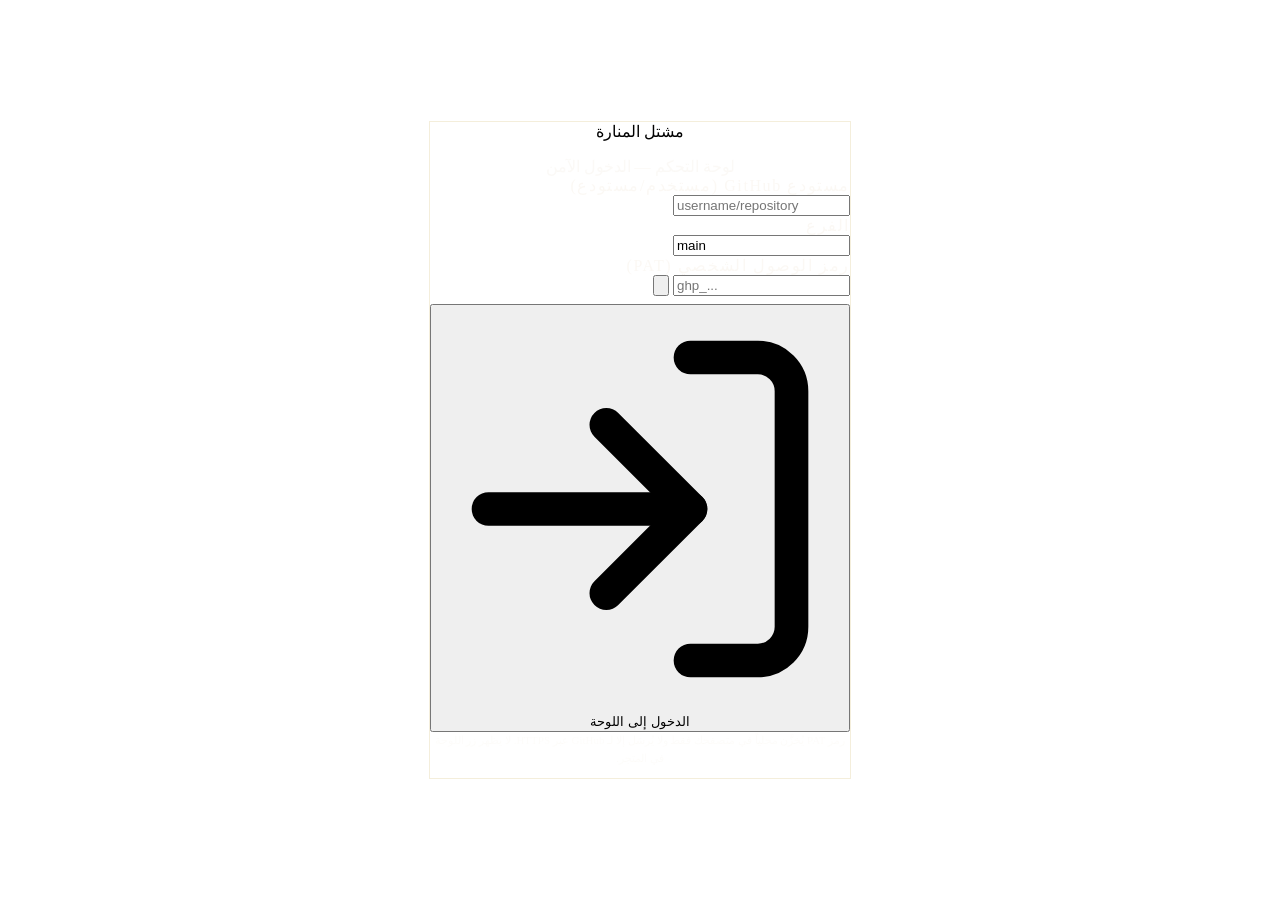
==== admin.html @ bf1fde69 "Add files via upload" ====
<!DOCTYPE html>
<html lang="ar" dir="rtl">
<head>
  <meta charset="UTF-8" />
  <meta name="viewport" content="width=device-width, initial-scale=1.0" />
  <title>لوحة التحكم — مشتل المنارة</title>
  <link rel="stylesheet" href="assets/style.css" />
  <style>
    /* ── تخصيصات اللوحة ── */
    body { margin: 0; }

    /* شريط التقدم أثناء النشر */
    .progress-overlay {
      position: fixed; inset: 0;
      background: rgba(26,46,26,.85);
      backdrop-filter: blur(8px);
      z-index: 9999;
      display: flex; flex-direction: column;
      align-items: center; justify-content: center;
      gap: 20px; opacity: 0; pointer-events: none;
      transition: opacity .3s;
    }
    .progress-overlay.is-show { opacity: 1; pointer-events: all; }
    .progress-title {
      font-family: var(--font-display);
      font-size: var(--text-2xl); color: var(--color-ivory);
      font-weight: 300;
    }
    .progress-bar-wrap {
      width: 320px; height: 4px;
      background: rgba(255,255,255,.1);
      border-radius: 99px; overflow: hidden;
    }
    .progress-bar-fill {
      height: 100%;
      background: linear-gradient(90deg, var(--color-sage), var(--color-gold));
      border-radius: 99px;
      width: 0%; transition: width .4s ease;
    }
    .progress-step {
      font-size: var(--text-sm);
      color: rgba(248,244,237,.6);
      letter-spacing: .06em;
    }

    /* قسم المصادقة */
    .auth-screen {
      min-height: 100vh;
      display: flex; align-items: center; justify-content: center;
      background: var(--color-charcoal);
      padding: var(--space-6);
    }
    .auth-card {
      background: rgba(255,255,255,.05);
      border: 1px solid rgba(201,168,76,.2);
      border-radius: var(--radius-xl);
      padding: var(--space-10);
      width: 100%; max-width: 420px;
      text-align: center;
    }
    .auth-logo {
      font-family: var(--font-display);
      font-size: var(--text-3xl);
      color: var(--color-gold-light);
      margin-bottom: var(--space-2);
    }
    .auth-subtitle {
      font-size: var(--text-sm);
      color: rgba(248,244,237,.5);
      margin-bottom: var(--space-8);
    }
    .auth-field { margin-bottom: var(--space-4); text-align: right; }
    .auth-field label {
      display: block; font-size: var(--text-xs);
      color: rgba(248,244,237,.6); letter-spacing: .1em;
      margin-bottom: var(--space-2);
    }
    .auth-error {
      font-size: var(--text-xs); color: #fca5a5;
      margin-top: var(--space-3); display: none;
    }
    .auth-error.show { display: block; }
    .auth-notice {
      font-size: 11px; color: rgba(248,244,237,.3);
      margin-top: var(--space-5); line-height: 1.6;
    }

    /* بطاقات الأصناف في لوحة الإدارة */
    .cat-item {
      display: flex; align-items: center;
      gap: var(--space-4);
      padding: var(--space-4);
      border-radius: var(--radius-md);
      border: 1px solid rgba(201,168,76,.12);
      background: rgba(255,255,255,.03);
      margin-bottom: var(--space-3);
      transition: border-color var(--transition-fast);
    }
    .cat-item:hover { border-color: rgba(201,168,76,.3); }
    .cat-item-thumb {
      width: 52px; height: 52px;
      border-radius: var(--radius-md); overflow: hidden;
      background: rgba(255,255,255,.07); flex-shrink: 0;
      border: 1px solid rgba(201,168,76,.15);
    }
    .cat-item-thumb img {
      width: 100%; height: 100%; object-fit: cover;
    }
    .cat-item-thumb-placeholder {
      width: 100%; height: 100%;
      display: flex; align-items: center; justify-content: center;
    }
    .cat-item-thumb-placeholder svg { opacity: .3; }
    .cat-item-info { flex: 1; min-width: 0; }
    .cat-item-name {
      font-size: var(--text-sm); font-weight: 600;
      color: var(--color-ivory); margin-bottom: 3px;
    }
    .cat-item-meta {
      font-size: 11px; color: rgba(248,244,237,.45);
      display: flex; gap: var(--space-3); align-items: center;
    }
    .cat-item-actions { display: flex; gap: var(--space-2); }

    /* بطاقات الأنواع */
    .var-item {
      display: flex; align-items: center;
      gap: var(--space-3); padding: var(--space-3);
      border-radius: var(--radius-md);
      border: 1px solid rgba(255,255,255,.06);
      background: rgba(255,255,255,.02);
      margin-bottom: var(--space-2);
    }
    .var-item-thumb {
      width: 44px; height: 44px;
      border-radius: var(--radius-sm); overflow: hidden;
      flex-shrink: 0; background: rgba(255,255,255,.07);
    }
    .var-item-thumb img { width: 100%; height: 100%; object-fit: cover; }
    .var-item-info { flex: 1; min-width: 0; }
    .var-item-name { font-size: var(--text-sm); color: var(--color-ivory); font-weight: 500; }
    .var-item-price { font-size: 11px; color: var(--color-gold); margin-top: 2px; }

    /* معاينة مصغّرة */
    .preview-badge {
      display: inline-flex; align-items: center; gap: 6px;
      background: rgba(74,103,65,.3); color: var(--color-sage-light);
      border: 1px solid rgba(74,103,65,.5);
      border-radius: var(--radius-full);
      font-size: 11px; font-weight: 600; padding: 3px 10px;
    }

    /* responsive sidebar */
    @media (max-width: 900px) {
      .admin-layout { grid-template-columns: 1fr; }
      .admin-sidebar {
        position: static; height: auto;
        border-left: none; border-bottom: 1px solid rgba(201,168,76,.15);
        display: flex; padding: var(--space-3) var(--space-4);
        gap: var(--space-2); overflow-x: auto;
      }
      .admin-sidebar-section { margin: 0; padding: 0; }
      .admin-sidebar-label { display: none; }
      .admin-nav-item { white-space: nowrap; padding: var(--space-2) var(--space-3); }
    }
  </style>
</head>
<body class="admin-body">

<!-- ══════════════════════════════════
     شاشة المصادقة
══════════════════════════════════ -->
<div id="authScreen" class="auth-screen">
  <div class="auth-card">
    <div class="auth-logo">مشتل المنارة</div>
    <p class="auth-subtitle">لوحة التحكم — الدخول الآمن</p>

    <div class="auth-field">
      <label for="repoInput">مستودع GitHub (مستخدم/مستودع)</label>
      <input class="admin-input" id="repoInput" type="text"
        placeholder="username/repository" dir="ltr" autocomplete="off" />
    </div>

    <div class="auth-field">
      <label for="branchInput">الفرع</label>
      <input class="admin-input" id="branchInput" type="text"
        value="main" dir="ltr" autocomplete="off" />
    </div>

    <div class="auth-field">
      <label for="patInput">رمز الوصول الشخصي (PAT)</label>
      <div class="pat-input-wrap">
        <input class="admin-input" id="patInput" type="password"
          placeholder="ghp_..." dir="ltr" autocomplete="off" />
        <button class="pat-toggle" onclick="togglePat()" type="button" aria-label="إظهار / إخفاء الرمز">
          <svg id="patEyeIcon" viewBox="0 0 24 24" fill="none" stroke="currentColor" stroke-width="2" stroke-linecap="round" stroke-linejoin="round">
            <path d="M1 12s4-8 11-8 11 8 11 8-4 8-11 8-11-8-11-8z"/><circle cx="12" cy="12" r="3"/>
          </svg>
        </button>
      </div>
    </div>

    <button class="admin-btn admin-btn--gold" style="width:100%;justify-content:center;margin-top:8px;"
      onclick="doLogin()" id="loginBtn">
      <svg viewBox="0 0 24 24" fill="none" stroke="currentColor" stroke-width="2" stroke-linecap="round" stroke-linejoin="round" aria-hidden="true"><path d="M15 3h4a2 2 0 0 1 2 2v14a2 2 0 0 1-2 2h-4"/><polyline points="10 17 15 12 10 7"/><line x1="15" y1="12" x2="3" y2="12"/></svg>
      الدخول إلى اللوحة
    </button>
    <p class="auth-error" id="authError">تعذّر الاتصال. تحقق من المستودع والرمز.</p>
    <p class="auth-notice">
      رمز PAT يُخزَّن محلياً في متصفحك فقط ولا يُرسَل إلا لـ GitHub عبر HTTPS.
      لا يظهر زر اللوحة في المتجر.
    </p>
  </div>
</div>


<!-- ══════════════════════════════════
     اللوحة الرئيسية
══════════════════════════════════ -->
<div id="adminApp" style="display:none;">

  <!-- Nav -->
  <nav class="admin-nav" role="banner">
    <div class="admin-logo">
      <span class="admin-logo-dot" aria-hidden="true"></span>
      لوحة التحكم
    </div>
    <div style="display:flex;align-items:center;gap:var(--space-4);">
      <span class="preview-badge" id="repoLabel" dir="ltr">—</span>
      <a href="index.html" target="_blank" style="font-size:var(--text-xs);color:rgba(248,244,237,.5);display:flex;align-items:center;gap:5px;text-decoration:none;">
        <svg width="12" height="12" viewBox="0 0 24 24" fill="none" stroke="currentColor" stroke-width="2" stroke-linecap="round" stroke-linejoin="round" aria-hidden="true"><path d="M18 13v6a2 2 0 0 1-2 2H5a2 2 0 0 1-2-2V8a2 2 0 0 1 2-2h6"/><polyline points="15 3 21 3 21 9"/><line x1="10" y1="14" x2="21" y2="3"/></svg>
        المتجر
      </a>
      <button class="admin-btn admin-btn--ghost" onclick="doLogout()" style="padding:6px 14px;font-size:12px;">
        خروج
      </button>
    </div>
  </nav>

  <!-- Layout -->
  <div class="admin-layout">

    <!-- Sidebar -->
    <aside class="admin-sidebar" role="navigation" aria-label="قائمة اللوحة">

      <div class="admin-sidebar-section">
        <p class="admin-sidebar-label">عام</p>
        <button class="admin-nav-item is-active" data-section="dashboard" onclick="switchSection('dashboard',this)">
          <svg viewBox="0 0 24 24" fill="none" stroke="currentColor" stroke-width="2" stroke-linecap="round" stroke-linejoin="round" aria-hidden="true"><rect x="3" y="3" width="7" height="7"/><rect x="14" y="3" width="7" height="7"/><rect x="14" y="14" width="7" height="7"/><rect x="3" y="14" width="7" height="7"/></svg>
          لوحة المعلومات
        </button>
        <button class="admin-nav-item" data-section="settings" onclick="switchSection('settings',this)">
          <svg viewBox="0 0 24 24" fill="none" stroke="currentColor" stroke-width="2" stroke-linecap="round" stroke-linejoin="round" aria-hidden="true"><circle cx="12" cy="12" r="3"/><path d="M19.07 4.93a10 10 0 0 1 0 14.14M4.93 4.93a10 10 0 0 0 0 14.14"/></svg>
          إعدادات المتجر
        </button>
      </div>

      <div class="admin-sidebar-section">
        <p class="admin-sidebar-label">المنتجات</p>
        <button class="admin-nav-item" data-section="categories" onclick="switchSection('categories',this)">
          <svg viewBox="0 0 24 24" fill="none" stroke="currentColor" stroke-width="2" stroke-linecap="round" stroke-linejoin="round" aria-hidden="true"><path d="M11 20A7 7 0 0 1 9.8 6.1C15.5 5 17 4.48 19 2c1 2 2 4.18 2 8 0 5.5-4.78 10-10 10z"/><path d="M2 21c0-3 1.85-5.36 5.08-6C9.5 14.52 12 13 13 12"/></svg>
          إدارة الأصناف
        </button>
        <button class="admin-nav-item" data-section="varieties" onclick="switchSection('varieties',this)">
          <svg viewBox="0 0 24 24" fill="none" stroke="currentColor" stroke-width="2" stroke-linecap="round" stroke-linejoin="round" aria-hidden="true"><line x1="8" y1="6" x2="21" y2="6"/><line x1="8" y1="12" x2="21" y2="12"/><line x1="8" y1="18" x2="21" y2="18"/><line x1="3" y1="6" x2="3.01" y2="6"/><line x1="3" y1="12" x2="3.01" y2="12"/><line x1="3" y1="18" x2="3.01" y2="18"/></svg>
          إدارة الأنواع
        </button>
        <button class="admin-nav-item" data-section="addCategory" onclick="switchSection('addCategory',this)">
          <svg viewBox="0 0 24 24" fill="none" stroke="currentColor" stroke-width="2" stroke-linecap="round" stroke-linejoin="round" aria-hidden="true"><circle cx="12" cy="12" r="10"/><line x1="12" y1="8" x2="12" y2="16"/><line x1="8" y1="12" x2="16" y2="12"/></svg>
          إضافة صنف جديد
        </button>
        <button class="admin-nav-item" data-section="addVariety" onclick="switchSection('addVariety',this)">
          <svg viewBox="0 0 24 24" fill="none" stroke="currentColor" stroke-width="2" stroke-linecap="round" stroke-linejoin="round" aria-hidden="true"><path d="M14 2H6a2 2 0 0 0-2 2v16a2 2 0 0 0 2 2h12a2 2 0 0 0 2-2V8z"/><polyline points="14 2 14 8 20 8"/><line x1="12" y1="18" x2="12" y2="12"/><line x1="9" y1="15" x2="15" y2="15"/></svg>
          إضافة نوع جديد
        </button>
      </div>

      <div class="admin-sidebar-section">
        <p class="admin-sidebar-label">النشر</p>
        <button class="admin-nav-item" data-section="publish" onclick="switchSection('publish',this)">
          <svg viewBox="0 0 24 24" fill="none" stroke="currentColor" stroke-width="2" stroke-linecap="round" stroke-linejoin="round" aria-hidden="true"><polyline points="16 16 12 12 8 16"/><line x1="12" y1="12" x2="12" y2="21"/><path d="M20.39 18.39A5 5 0 0 0 18 9h-1.26A8 8 0 1 0 3 16.3"/></svg>
          النشر على GitHub
        </button>
      </div>

    </aside>

    <!-- Main -->
    <main class="admin-main" id="adminMain">

      <!-- ── قسم 1: لوحة المعلومات ── -->
      <section class="admin-section is-active" id="sec-dashboard">
        <h1 class="admin-section-title">لوحة المعلومات</h1>
        <p class="admin-section-subtitle">نظرة عامة على محتوى متجرك</p>

        <div class="admin-kpi-grid" id="kpiGrid">
          <div class="admin-kpi">
            <div class="admin-kpi-label">إجمالي الأصناف</div>
            <div class="admin-kpi-value" id="kpiCats">—</div>
          </div>
          <div class="admin-kpi">
            <div class="admin-kpi-label">إجمالي الأنواع</div>
            <div class="admin-kpi-value" id="kpiVars">—</div>
          </div>
          <div class="admin-kpi">
            <div class="admin-kpi-label">الكمية الإجمالية</div>
            <div class="admin-kpi-value" id="kpiStock">—</div>
          </div>
          <div class="admin-kpi">
            <div class="admin-kpi-label">أدنى سعر</div>
            <div class="admin-kpi-value" id="kpiMinPrice">—<span class="admin-kpi-unit"> درهم</span></div>
          </div>
        </div>

        <div class="admin-card">
          <div class="admin-card-title">الأصناف الحالية</div>
          <div id="dashCatList"></div>
        </div>
      </section>


      <!-- ── قسم 2: إعدادات المتجر ── -->
      <section class="admin-section" id="sec-settings">
        <h1 class="admin-section-title">إعدادات المتجر</h1>
        <p class="admin-section-subtitle">بيانات صاحب المتجر ومعلومات التواصل</p>

        <div class="admin-card">
          <div class="admin-card-title">هوية المتجر</div>
          <div class="admin-form-grid">
            <div class="admin-form-group">
              <label class="admin-label" for="sName">اسم المتجر</label>
              <input class="admin-input" id="sName" type="text" placeholder="مشتل المنارة" />
            </div>
            <div class="admin-form-group">
              <label class="admin-label" for="sTagline">الشعار الوصفي</label>
              <input class="admin-input" id="sTagline" type="text" placeholder="أجود الأغراس..." />
            </div>
            <div class="admin-form-group admin-form-group--full">
              <label class="admin-label" for="sDesc">وصف المتجر</label>
              <textarea class="admin-textarea" id="sDesc" rows="3" placeholder="وصف مختصر عن المشتل..."></textarea>
            </div>
          </div>
        </div>

        <div class="admin-card">
          <div class="admin-card-title">صاحب المتجر</div>
          <div class="admin-form-grid">
            <div class="admin-form-group">
              <label class="admin-label" for="oName">الاسم الكامل</label>
              <input class="admin-input" id="oName" type="text" placeholder="محمد أمين بنعلي" />
            </div>
            <div class="admin-form-group">
              <label class="admin-label" for="oTitle">المسمى الوظيفي</label>
              <input class="admin-input" id="oTitle" type="text" placeholder="مؤسس ومدير المشتل" />
            </div>
            <div class="admin-form-group admin-form-group--full">
              <label class="admin-label" for="oBio">نبذة شخصية</label>
              <textarea class="admin-textarea" id="oBio" rows="4" placeholder="قصتك مع الزراعة..."></textarea>
            </div>
            <div class="admin-form-group">
              <label class="admin-label" for="oExp">سنوات الخبرة</label>
              <input class="admin-input" id="oExp" type="number" placeholder="15" />
            </div>
          </div>
        </div>

        <div class="admin-card">
          <div class="admin-card-title">معلومات التواصل</div>
          <div class="admin-form-grid">
            <div class="admin-form-group">
              <label class="admin-label" for="cWa">واتساب (رقم دولي بدون +)</label>
              <input class="admin-input" id="cWa" type="text" placeholder="212600000000" dir="ltr" />
            </div>
            <div class="admin-form-group">
              <label class="admin-label" for="cPhone">الهاتف</label>
              <input class="admin-input" id="cPhone" type="text" placeholder="0600000000" dir="ltr" />
            </div>
            <div class="admin-form-group">
              <label class="admin-label" for="cFb">رابط فيسبوك</label>
              <input class="admin-input" id="cFb" type="url" placeholder="https://facebook.com/..." dir="ltr" />
            </div>
            <div class="admin-form-group">
              <label class="admin-label" for="cIg">رابط انستغرام</label>
              <input class="admin-input" id="cIg" type="url" placeholder="https://instagram.com/..." dir="ltr" />
            </div>
            <div class="admin-form-group">
              <label class="admin-label" for="cCity">المدينة</label>
              <input class="admin-input" id="cCity" type="text" placeholder="مراكش، المغرب" />
            </div>
          </div>
        </div>

        <div class="admin-card">
          <div class="admin-card-title">إحصائيات المتجر (تظهر في الواجهة)</div>
          <div class="admin-form-grid">
            <div class="admin-form-group">
              <label class="admin-label" for="stVar">عدد الأصناف والأنواع</label>
              <input class="admin-input" id="stVar" type="text" placeholder="200+" />
            </div>
            <div class="admin-form-group">
              <label class="admin-label" for="stCli">عدد العملاء</label>
              <input class="admin-input" id="stCli" type="text" placeholder="1500+" />
            </div>
            <div class="admin-form-group">
              <label class="admin-label" for="stExp">سنوات الخبرة</label>
              <input class="admin-input" id="stExp" type="text" placeholder="15" />
            </div>
          </div>
        </div>

        <button class="admin-btn admin-btn--gold" onclick="saveSettings()">
          <svg viewBox="0 0 24 24" fill="none" stroke="currentColor" stroke-width="2" stroke-linecap="round" stroke-linejoin="round" aria-hidden="true"><path d="M19 21H5a2 2 0 0 1-2-2V5a2 2 0 0 1 2-2h11l5 5v11a2 2 0 0 1-2 2z"/><polyline points="17 21 17 13 7 13 7 21"/><polyline points="7 3 7 8 15 8"/></svg>
          حفظ الإعدادات
        </button>
      </section>


      <!-- ── قسم 3: إدارة الأصناف ── -->
      <section class="admin-section" id="sec-categories">
        <h1 class="admin-section-title">إدارة الأصناف</h1>
        <p class="admin-section-subtitle">عرض وتعديل وحذف الأصناف الرئيسية</p>
        <div class="admin-card">
          <div class="admin-card-title">قائمة الأصناف</div>
          <div id="catListAdmin"></div>
        </div>
      </section>


      <!-- ── قسم 4: إدارة الأنواع ── -->
      <section class="admin-section" id="sec-varieties">
        <h1 class="admin-section-title">إدارة الأنواع</h1>
        <p class="admin-section-subtitle">اختر صنفاً لعرض أنواعه وتعديلها</p>
        <div class="admin-card">
          <div class="admin-card-title">اختر الصنف</div>
          <div class="admin-form-group" style="max-width:320px;margin-bottom:var(--space-6);">
            <label class="admin-label" for="varCatSelect">الصنف</label>
            <select class="admin-select" id="varCatSelect" onchange="loadVarietyList()"></select>
          </div>
          <div id="varListAdmin"></div>
        </div>
      </section>


      <!-- ── قسم 5: إضافة صنف جديد ── -->
      <section class="admin-section" id="sec-addCategory">
        <h1 class="admin-section-title">إضافة صنف جديد</h1>
        <p class="admin-section-subtitle">سيُنشئ اللوحة تلقائياً بطاقة في الواجهة وصفحة HTML للأنواع</p>

        <div class="admin-card">
          <div class="admin-card-title">معلومات الصنف</div>
          <div class="admin-form-grid">
            <div class="admin-form-group">
              <label class="admin-label" for="ncName">اسم الصنف بالعربية</label>
              <input class="admin-input" id="ncName" type="text" placeholder="شجرة الرمان" />
            </div>
            <div class="admin-form-group">
              <label class="admin-label" for="ncSlug">المعرف (بالإنجليزية)</label>
              <input class="admin-input" id="ncSlug" type="text" placeholder="pomegranate" dir="ltr"
                oninput="this.value=this.value.toLowerCase().replace(/[^a-z0-9-]/g,'')" />
            </div>
            <div class="admin-form-group">
              <label class="admin-label" for="ncType">نوع الشجرة</label>
              <select class="admin-select" id="ncType">
                <option value="مثمرة">مثمرة</option>
                <option value="زينة">زينة</option>
                <option value="زينة ومثمرة">زينة ومثمرة</option>
              </select>
            </div>
            <div class="admin-form-group">
              <label class="admin-label" for="ncSeason">موسم الحصاد / التوفر</label>
              <input class="admin-input" id="ncSeason" type="text" placeholder="الصيف - الخريف" />
            </div>
            <div class="admin-form-group admin-form-group--full">
              <label class="admin-label" for="ncDesc">وصف مختصر (يظهر على البطاقة)</label>
              <input class="admin-input" id="ncDesc" type="text" placeholder="وصف مختصر..." />
            </div>
            <div class="admin-form-group admin-form-group--full">
              <label class="admin-label" for="ncLongDesc">وصف مفصّل (يظهر في صفحة الأنواع)</label>
              <textarea class="admin-textarea" id="ncLongDesc" rows="3" placeholder="وصف مفصّل عن الصنف..."></textarea>
            </div>
            <div class="admin-form-group">
              <label class="admin-label">هل هو صنف مميز؟</label>
              <label style="display:flex;align-items:center;gap:8px;cursor:pointer;margin-top:4px;">
                <input type="checkbox" id="ncFeatured" style="accent-color:var(--color-gold);width:16px;height:16px;" />
                <span style="font-size:var(--text-sm);color:rgba(248,244,237,.7);">تمييز هذا الصنف</span>
              </label>
            </div>
          </div>
        </div>

        <div class="admin-card">
          <div class="admin-card-title">صورة الصنف</div>
          <div class="admin-upload" id="ncImgDrop" onclick="document.getElementById('ncImgInput').click()">
            <div class="admin-upload__icon">
              <svg viewBox="0 0 24 24" fill="none" stroke="currentColor" stroke-width="1.5" stroke-linecap="round" stroke-linejoin="round" aria-hidden="true"><rect x="3" y="3" width="18" height="18" rx="2"/><circle cx="8.5" cy="8.5" r="1.5"/><polyline points="21 15 16 10 5 21"/></svg>
            </div>
            <p class="admin-upload__text">اضغط لاختيار صورة أو اسحب وأفلت</p>
            <p class="admin-upload__hint">JPG, PNG, WebP — حجم أقصى 1MB للأداء الأمثل</p>
            <img id="ncImgPreview" class="admin-upload__preview" style="display:none;" alt="معاينة الصورة" />
          </div>
          <input type="file" id="ncImgInput" accept="image/*" style="display:none;" onchange="previewImage('ncImgInput','ncImgPreview','ncImgDrop')" />
        </div>

        <button class="admin-btn admin-btn--gold" onclick="addCategory()">
          <svg viewBox="0 0 24 24" fill="none" stroke="currentColor" stroke-width="2" stroke-linecap="round" stroke-linejoin="round" aria-hidden="true"><circle cx="12" cy="12" r="10"/><line x1="12" y1="8" x2="12" y2="16"/><line x1="8" y1="12" x2="16" y2="12"/></svg>
          إضافة الصنف ونشره
        </button>
      </section>


      <!-- ── قسم 6: إضافة نوع جديد ── -->
      <section class="admin-section" id="sec-addVariety">
        <h1 class="admin-section-title">إضافة نوع جديد</h1>
        <p class="admin-section-subtitle">أضف نوعاً جديداً لأحد الأصناف الموجودة</p>

        <div class="admin-card">
          <div class="admin-card-title">الصنف المستهدف</div>
          <div class="admin-form-group" style="max-width:320px;">
            <label class="admin-label" for="nvCatSelect">اختر الصنف</label>
            <select class="admin-select" id="nvCatSelect"></select>
          </div>
        </div>

        <div class="admin-card">
          <div class="admin-card-title">معلومات النوع</div>
          <div class="admin-form-grid">
            <div class="admin-form-group">
              <label class="admin-label" for="nvName">اسم النوع</label>
              <input class="admin-input" id="nvName" type="text" placeholder="زيتون بيشولين..." />
            </div>
            <div class="admin-form-group">
              <label class="admin-label" for="nvOrigin">المنشأ / الأصل</label>
              <input class="admin-input" id="nvOrigin" type="text" placeholder="مغربي أصيل" />
            </div>
            <div class="admin-form-group admin-form-group--full">
              <label class="admin-label" for="nvPurpose">الغرض والوصف التفصيلي</label>
              <textarea class="admin-textarea" id="nvPurpose" rows="3" placeholder="وصف مفصّل لاستخدامات هذا النوع..."></textarea>
            </div>
            <div class="admin-form-group">
              <label class="admin-label" for="nvStock">الكمية المتوفرة</label>
              <input class="admin-input" id="nvStock" type="number" placeholder="100" min="0" />
            </div>
            <div class="admin-form-group">
              <label class="admin-label" for="nvFruiting">عمر الإثمار</label>
              <input class="admin-input" id="nvFruiting" type="text" placeholder="3-4 سنوات" />
            </div>
            <div class="admin-form-group">
              <label class="admin-label" for="nvProductivity">الإنتاجية</label>
              <input class="admin-input" id="nvProductivity" type="text" placeholder="عالية جداً" />
            </div>
            <div class="admin-form-group">
              <label class="admin-label" for="nvResistance">مقاومة الجفاف</label>
              <input class="admin-input" id="nvResistance" type="text" placeholder="متحمل للجفاف الشديد" />
            </div>
          </div>
        </div>

        <div class="admin-card">
          <div class="admin-card-title">الأحجام والأسعار</div>
          <div class="sizes-list" id="nvSizesList"></div>
          <button class="admin-btn admin-btn--ghost" onclick="addSizeRow()" type="button">
            <svg viewBox="0 0 24 24" fill="none" stroke="currentColor" stroke-width="2" stroke-linecap="round" stroke-linejoin="round" aria-hidden="true"><line x1="12" y1="5" x2="12" y2="19"/><line x1="5" y1="12" x2="19" y2="12"/></svg>
            إضافة حجم وسعر
          </button>
        </div>

        <div class="admin-card">
          <div class="admin-card-title">صورة النوع</div>
          <div class="admin-upload" id="nvImgDrop" onclick="document.getElementById('nvImgInput').click()">
            <div class="admin-upload__icon">
              <svg viewBox="0 0 24 24" fill="none" stroke="currentColor" stroke-width="1.5" stroke-linecap="round" stroke-linejoin="round" aria-hidden="true"><rect x="3" y="3" width="18" height="18" rx="2"/><circle cx="8.5" cy="8.5" r="1.5"/><polyline points="21 15 16 10 5 21"/></svg>
            </div>
            <p class="admin-upload__text">اضغط لاختيار صورة</p>
            <p class="admin-upload__hint">JPG, PNG, WebP — حجم أقصى 1MB</p>
            <img id="nvImgPreview" class="admin-upload__preview" style="display:none;" alt="معاينة الصورة" />
          </div>
          <input type="file" id="nvImgInput" accept="image/*" style="display:none;" onchange="previewImage('nvImgInput','nvImgPreview','nvImgDrop')" />
        </div>

        <button class="admin-btn admin-btn--gold" onclick="addVariety()">
          <svg viewBox="0 0 24 24" fill="none" stroke="currentColor" stroke-width="2" stroke-linecap="round" stroke-linejoin="round" aria-hidden="true"><circle cx="12" cy="12" r="10"/><line x1="12" y1="8" x2="12" y2="16"/><line x1="8" y1="12" x2="16" y2="12"/></svg>
          إضافة النوع ونشره
        </button>
      </section>


      <!-- ── قسم 7: النشر ── -->
      <section class="admin-section" id="sec-publish">
        <h1 class="admin-section-title">النشر على GitHub</h1>
        <p class="admin-section-subtitle">مزامنة جميع التغييرات مع المستودع</p>

        <div class="admin-kpi-grid" style="margin-bottom:var(--space-6);">
          <div class="admin-kpi">
            <div class="admin-kpi-label">المستودع</div>
            <div style="font-size:var(--text-sm);color:var(--color-gold-light);margin-top:4px;font-family:monospace;" id="pubRepo">—</div>
          </div>
          <div class="admin-kpi">
            <div class="admin-kpi-label">الفرع</div>
            <div style="font-size:var(--text-sm);color:var(--color-gold-light);margin-top:4px;font-family:monospace;" id="pubBranch">—</div>
          </div>
          <div class="admin-kpi">
            <div class="admin-kpi-label">آخر نشر</div>
            <div style="font-size:var(--text-sm);color:rgba(248,244,237,.5);margin-top:4px;" id="pubLastTime">لم يتم بعد</div>
          </div>
        </div>

        <div class="admin-card">
          <div class="admin-card-title">ماذا سيتم نشره؟</div>
          <div id="publishPlan" style="font-size:var(--text-sm);color:rgba(248,244,237,.65);line-height:2;"></div>
        </div>

        <div class="admin-card">
          <div class="admin-card-title">سجل النشر</div>
          <div id="publishLog" style="font-size:12px;color:rgba(248,244,237,.45);line-height:1.9;font-family:monospace;max-height:200px;overflow-y:auto;"></div>
        </div>

        <button class="admin-btn admin-btn--gold" style="font-size:var(--text-md);padding:var(--space-4) var(--space-8);" onclick="publishAll()">
          <svg viewBox="0 0 24 24" fill="none" stroke="currentColor" stroke-width="2" stroke-linecap="round" stroke-linejoin="round" aria-hidden="true"><polyline points="16 16 12 12 8 16"/><line x1="12" y1="12" x2="12" y2="21"/><path d="M20.39 18.39A5 5 0 0 0 18 9h-1.26A8 8 0 1 0 3 16.3"/></svg>
          نشر جميع التغييرات الآن
        </button>
      </section>

    </main>
  </div>
</div>


<!-- شريط النشر السريع -->
<div class="publish-bar" id="publishBarFloat" style="display:none;" role="status">
  <span class="publish-bar__text" id="publishBarText">لديك تغييرات غير منشورة</span>
  <button class="publish-bar__btn" onclick="publishAll()">
    <svg viewBox="0 0 24 24" fill="none" stroke="currentColor" stroke-width="2" stroke-linecap="round" stroke-linejoin="round" aria-hidden="true"><polyline points="16 16 12 12 8 16"/><line x1="12" y1="12" x2="12" y2="21"/><path d="M20.39 18.39A5 5 0 0 0 18 9h-1.26A8 8 0 1 0 3 16.3"/></svg>
    نشر الآن
  </button>
</div>

<!-- شريط التقدم -->
<div class="progress-overlay" id="progressOverlay" role="alert" aria-live="polite">
  <p class="progress-title">جارٍ النشر على GitHub</p>
  <div class="progress-bar-wrap">
    <div class="progress-bar-fill" id="progressFill"></div>
  </div>
  <p class="progress-step" id="progressStep">جارٍ التحضير...</p>
</div>

<!-- Toast -->
<div class="toast" id="toast" role="alert" aria-live="polite"></div>


<!-- ══════════════════════════════════
     JAVASCRIPT
══════════════════════════════════ -->
<script>
'use strict';

/* ── حالة التطبيق ── */
let STATE = {
  repo: '', branch: 'main', pat: '',
  catsData: null,   /* categories.json كاملاً */
  prodsData: null,  /* products.json كاملاً */
  dirty: false,     /* هل هناك تغييرات غير منشورة */
  shas: {}          /* SHA لكل ملف في GitHub */
};

const GITHUB_API = 'https://api.github.com';

/* ════════════════════════════════════
   مصادقة
════════════════════════════════════ */
function togglePat() {
  const inp = document.getElementById('patInput');
  inp.type = inp.type === 'password' ? 'text' : 'password';
}

async function doLogin() {
  const repo   = document.getElementById('repoInput').value.trim();
  const branch = document.getElementById('branchInput').value.trim() || 'main';
  const pat    = document.getElementById('patInput').value.trim();
  const errEl  = document.getElementById('authError');
  const btn    = document.getElementById('loginBtn');

  errEl.classList.remove('show');
  if (!repo || !pat) { errEl.textContent = 'يرجى ملء جميع الحقول.'; errEl.classList.add('show'); return; }

  btn.innerHTML = '<span class="spinner"></span> جارٍ التحقق...';
  btn.disabled  = true;

  try {
    /* اختبار الوصول للمستودع */
    const r = await ghFetch(`/repos/${repo}`, pat);
    if (!r.ok) throw new Error('فشل الوصول');

    STATE.repo   = repo;
    STATE.branch = branch;
    STATE.pat    = pat;

    /* حفظ آمن في localStorage */
    localStorage.setItem('nm_repo',   repo);
    localStorage.setItem('nm_branch', branch);
    localStorage.setItem('nm_pat',    btoa(pat));

    await bootAdmin();
  } catch(e) {
    errEl.textContent = 'تعذّر الاتصال. تحقق من المستودع والرمز.';
    errEl.classList.add('show');
    btn.innerHTML = '<svg viewBox="0 0 24 24" fill="none" stroke="currentColor" stroke-width="2" stroke-linecap="round" stroke-linejoin="round"><path d="M15 3h4a2 2 0 0 1 2 2v14a2 2 0 0 1-2 2h-4"/><polyline points="10 17 15 12 10 7"/><line x1="15" y1="12" x2="3" y2="12"/></svg> الدخول إلى اللوحة';
    btn.disabled = false;
  }
}

function doLogout() {
  localStorage.removeItem('nm_repo');
  localStorage.removeItem('nm_branch');
  localStorage.removeItem('nm_pat');
  location.reload();
}

/* ════════════════════════════════════
   تهيئة اللوحة بعد تسجيل الدخول
════════════════════════════════════ */
async function bootAdmin() {
  document.getElementById('authScreen').style.display = 'none';
  document.getElementById('adminApp').style.display   = 'block';
  document.getElementById('repoLabel').textContent    = STATE.repo;
  document.getElementById('pubRepo').textContent      = STATE.repo;
  document.getElementById('pubBranch').textContent    = STATE.branch;

  await loadAllData();
  populateSelects();
  renderDashboard();
  renderSettingsForm();
  renderCatList();
  addSizeRow(); /* صف حجم أولي */
  updatePublishPlan();
}

/* ════════════════════════════════════
   GitHub API — helpers
════════════════════════════════════ */
function ghFetch(path, pat, opts = {}) {
  return fetch(`${GITHUB_API}${path}`, {
    ...opts,
    headers: {
      'Authorization': `token ${pat || STATE.pat}`,
      'Accept': 'application/vnd.github.v3+json',
      'Content-Type': 'application/json',
      ...(opts.headers || {})
    }
  });
}

async function ghGetFile(path) {
  const r = await ghFetch(`/repos/${STATE.repo}/contents/${path}?ref=${STATE.branch}`);
  if (!r.ok) return null;
  const d = await r.json();
  STATE.shas[path] = d.sha;
  return JSON.parse(atob(d.content.replace(/\n/g, '')));
}

async function ghPutFile(path, content, message) {
  const body = {
    message,
    content: btoa(unescape(encodeURIComponent(
      typeof content === 'string' ? content : JSON.stringify(content, null, 2)
    ))),
    branch: STATE.branch
  };
  if (STATE.shas[path]) body.sha = STATE.shas[path];

  const r = await ghFetch(`/repos/${STATE.repo}/contents/${path}`, STATE.pat, {
    method: 'PUT',
    body: JSON.stringify(body)
  });
  if (!r.ok) {
    const err = await r.json();
    throw new Error(err.message || 'فشل الرفع');
  }
  const data = await r.json();
  STATE.shas[path] = data.content.sha;
  return data;
}

/* ════════════════════════════════════
   تحميل البيانات من GitHub
════════════════════════════════════ */
async function loadAllData() {
  try {
    const [cats, prods] = await Promise.all([
      ghGetFile('data/categories.json'),
      ghGetFile('data/products.json')
    ]);
    STATE.catsData  = cats  || { store: {}, categories: [] };
    STATE.prodsData = prods || {};
  } catch(e) {
    STATE.catsData  = { store: {}, categories: [] };
    STATE.prodsData = {};
    showToast('تعذّر تحميل البيانات من GitHub. ستعمل اللوحة بنسخة محلية.', 5000);
  }
}

/* ════════════════════════════════════
   لوحة المعلومات
════════════════════════════════════ */
function renderDashboard() {
  const cats = STATE.catsData.categories || [];
  const prods = STATE.prodsData;

  let totalVars = 0, totalStock = 0, minPrice = Infinity;
  cats.forEach(c => {
    const p = prods[c.id];
    if (!p) return;
    (p.varieties || []).forEach(v => {
      totalVars++;
      totalStock += (v.stock || 0);
      (v.sizes || []).forEach(s => { if (s.price < minPrice) minPrice = s.price; });
    });
  });

  setText('kpiCats',     cats.length);
  setText('kpiVars',     totalVars);
  setText('kpiStock',    totalStock.toLocaleString('ar-MA'));
  setText('kpiMinPrice', minPrice === Infinity ? '—' : minPrice);

  /* قائمة مصغرة */
  const el = document.getElementById('dashCatList');
  if (!el) return;
  el.innerHTML = cats.length ? cats.map(c => buildCatItem(c, false)).join('') : '<p style="color:rgba(248,244,237,.4);font-size:var(--text-sm);">لا توجد أصناف بعد</p>';
}

/* ════════════════════════════════════
   نموذج الإعدادات
════════════════════════════════════ */
function renderSettingsForm() {
  const s = STATE.catsData.store || {};
  const o = s.owner || {};
  const c = s.contact || {};
  const st= s.stats || {};

  setVal('sName',   s.name);
  setVal('sTagline',s.tagline);
  setVal('sDesc',   s.description);
  setVal('oName',   o.name);
  setVal('oTitle',  o.title);
  setVal('oBio',    o.bio);
  setVal('oExp',    o.experience_years);
  setVal('cWa',     c.whatsapp);
  setVal('cPhone',  c.phone);
  setVal('cFb',     c.facebook);
  setVal('cIg',     c.instagram);
  setVal('cCity',   c.city);
  setVal('stVar',   st.varieties);
  setVal('stCli',   st.clients);
  setVal('stExp',   st.experience);
}

function saveSettings() {
  const s = STATE.catsData.store || {};
  s.name        = getVal('sName');
  s.tagline     = getVal('sTagline');
  s.description = getVal('sDesc');
  s.owner = s.owner || {};
  s.owner.name            = getVal('oName');
  s.owner.title           = getVal('oTitle');
  s.owner.bio             = getVal('oBio');
  s.owner.experience_years= parseInt(getVal('oExp')) || 0;
  s.contact = s.contact || {};
  s.contact.whatsapp  = getVal('cWa');
  s.contact.phone     = getVal('cPhone');
  s.contact.facebook  = getVal('cFb');
  s.contact.instagram = getVal('cIg');
  s.contact.city      = getVal('cCity');
  s.stats = s.stats || {};
  s.stats.varieties = getVal('stVar');
  s.stats.clients   = getVal('stCli');
  s.stats.experience= getVal('stExp');
  STATE.catsData.store = s;
  markDirty();
  showToast('تم حفظ الإعدادات — اضغط "نشر" لرفعها');
}

/* ════════════════════════════════════
   إدارة الأصناف
════════════════════════════════════ */
function renderCatList() {
  const cats = STATE.catsData.categories || [];
  const el   = document.getElementById('catListAdmin');
  if (!el) return;
  el.innerHTML = cats.length
    ? cats.map(c => buildCatItem(c, true)).join('')
    : '<p style="color:rgba(248,244,237,.4);font-size:var(--text-sm);">لا توجد أصناف بعد. أضف أول صنف من القائمة.</p>';
}

function buildCatItem(cat, withActions) {
  const thumbHtml = cat.image
    ? `<img src="${cat.image}" alt="${cat.name}" style="width:100%;height:100%;object-fit:cover;" />`
    : `<div class="cat-item-thumb-placeholder"><svg width="24" height="24" viewBox="0 0 24 24" fill="none" stroke="#4a6741" stroke-width="1.5" stroke-linecap="round" stroke-linejoin="round" aria-hidden="true"><path d="M11 20A7 7 0 0 1 9.8 6.1C15.5 5 17 4.48 19 2c1 2 2 4.18 2 8 0 5.5-4.78 10-10 10z"/><path d="M2 21c0-3 1.85-5.36 5.08-6C9.5 14.52 12 13 13 12"/></svg></div>`;

  const prods = STATE.prodsData[cat.id];
  const varCount = prods ? (prods.varieties || []).length : 0;

  const actions = withActions ? `
    <div class="cat-item-actions">
      <button class="admin-btn admin-btn--ghost" style="padding:6px 10px;"
        onclick="editCategory('${cat.id}')" title="تعديل">
        <svg viewBox="0 0 24 24" fill="none" stroke="currentColor" stroke-width="2" stroke-linecap="round" stroke-linejoin="round" aria-hidden="true"><path d="M11 4H4a2 2 0 0 0-2 2v14a2 2 0 0 0 2 2h14a2 2 0 0 0 2-2v-7"/><path d="M18.5 2.5a2.121 2.121 0 0 1 3 3L12 15l-4 1 1-4 9.5-9.5z"/></svg>
      </button>
      <button class="admin-btn admin-btn--danger" style="padding:6px 10px;"
        onclick="deleteCategory('${cat.id}')" title="حذف">
        <svg viewBox="0 0 24 24" fill="none" stroke="currentColor" stroke-width="2" stroke-linecap="round" stroke-linejoin="round" aria-hidden="true"><polyline points="3 6 5 6 21 6"/><path d="M19 6l-1 14a2 2 0 0 1-2 2H8a2 2 0 0 1-2-2L5 6"/><path d="M10 11v6M14 11v6"/><path d="M9 6V4a1 1 0 0 1 1-1h4a1 1 0 0 1 1 1v2"/></svg>
      </button>
    </div>` : '';

  return `
  <div class="cat-item">
    <div class="cat-item-thumb">${thumbHtml}</div>
    <div class="cat-item-info">
      <div class="cat-item-name">${cat.name}</div>
      <div class="cat-item-meta">
        <span>${cat.type || '—'}</span>
        <span>·</span>
        <span>${varCount} نوع</span>
        ${cat.featured ? '<span>·</span><span style="color:var(--color-gold);">مميز</span>' : ''}
      </div>
    </div>
    ${actions}
  </div>`;
}

function deleteCategory(id) {
  if (!confirm(`حذف الصنف "${id}" نهائياً؟ سيُحذف أيضاً من products.json.`)) return;
  STATE.catsData.categories = (STATE.catsData.categories || []).filter(c => c.id !== id);
  delete STATE.prodsData[id];
  markDirty();
  renderCatList();
  renderDashboard();
  populateSelects();
  showToast('تم الحذف — اضغط "نشر" لتأكيده');
}

function editCategory(id) {
  const cat = (STATE.catsData.categories || []).find(c => c.id === id);
  if (!cat) return;
  switchSection('addCategory', document.querySelector('[data-section="addCategory"]'));
  setVal('ncName',    cat.name);
  setVal('ncSlug',    cat.slug || cat.id);
  setVal('ncDesc',    cat.short_desc);
  setVal('ncSeason',  cat.season);
  setVal('ncLongDesc', STATE.prodsData[id] ? STATE.prodsData[id].category_desc : '');
  document.getElementById('ncType').value     = cat.type || 'مثمرة';
  document.getElementById('ncFeatured').checked = !!cat.featured;
  showToast('تم تحميل بيانات الصنف — عدّل ثم أضفه مجدداً');
}

/* ════════════════════════════════════
   إضافة صنف جديد
════════════════════════════════════ */
async function addCategory() {
  const name    = getVal('ncName');
  const slug    = getVal('ncSlug');
  const desc    = getVal('ncDesc');
  const season  = getVal('ncSeason');
  const type    = document.getElementById('ncType').value;
  const featured= document.getElementById('ncFeatured').checked;
  const longDesc= getVal('ncLongDesc');

  if (!name || !slug) { showToast('يرجى ملء الاسم والمعرف على الأقل'); return; }

  /* رفع الصورة إن وجدت */
  let imgPath = '';
  const fileInput = document.getElementById('ncImgInput');
  if (fileInput.files[0]) {
    try {
      imgPath = await uploadImage(fileInput.files[0], `assets/images/categories/${slug}.jpg`);
    } catch(e) { showToast('فشل رفع الصورة: ' + e.message); }
  }

  /* تحديث categories */
  const cats = STATE.catsData.categories || [];
  const existing = cats.findIndex(c => c.id === slug);
  const catObj = {
    id: slug, slug, name, type,
    short_desc: desc, season,
    image: imgPath || `assets/images/categories/${slug}.jpg`,
    placeholder_color: '#4a6741',
    varieties_count: 0, featured
  };
  if (existing >= 0) cats[existing] = catObj;
  else cats.push(catObj);
  STATE.catsData.categories = cats;

  /* تحديث products */
  if (!STATE.prodsData[slug]) {
    STATE.prodsData[slug] = { category_name: name, category_desc: longDesc, varieties: [] };
  } else {
    STATE.prodsData[slug].category_name = name;
    if (longDesc) STATE.prodsData[slug].category_desc = longDesc;
  }

  markDirty();
  renderCatList();
  renderDashboard();
  populateSelects();

  /* تفريغ الحقول */
  ['ncName','ncSlug','ncDesc','ncSeason','ncLongDesc'].forEach(id => setVal(id, ''));
  document.getElementById('ncFeatured').checked = false;
  document.getElementById('ncImgPreview').style.display = 'none';
  fileInput.value = '';

  showToast(`تم إضافة صنف "${name}" — اضغط "نشر" لرفعه`);
  showPublishBar();
}

/* ════════════════════════════════════
   إدارة الأنواع
════════════════════════════════════ */
function loadVarietyList() {
  const catId = document.getElementById('varCatSelect').value;
  const el    = document.getElementById('varListAdmin');
  if (!el) return;
  const prods = STATE.prodsData[catId];
  const vars  = prods ? (prods.varieties || []) : [];
  el.innerHTML = vars.length
    ? vars.map((v,i) => buildVarItem(v, catId, i)).join('')
    : '<p style="color:rgba(248,244,237,.4);font-size:var(--text-sm);">لا توجد أنواع لهذا الصنف بعد.</p>';
}

function buildVarItem(v, catId, idx) {
  const minPrice = v.sizes && v.sizes.length ? Math.min(...v.sizes.map(s => s.price)) : 0;
  const thumbHtml = v.image
    ? `<img src="${v.image}" alt="${v.name}" style="width:100%;height:100%;object-fit:cover;" />`
    : `<div style="width:100%;height:100%;background:#2f4a2f;display:flex;align-items:center;justify-content:center;"><svg width="20" height="20" viewBox="0 0 24 24" fill="none" stroke="#4a6741" stroke-width="1.5" stroke-linecap="round" stroke-linejoin="round" aria-hidden="true"><path d="M11 20A7 7 0 0 1 9.8 6.1C15.5 5 17 4.48 19 2c1 2 2 4.18 2 8 0 5.5-4.78 10-10 10z"/></svg></div>`;

  return `
  <div class="var-item">
    <div class="var-item-thumb">${thumbHtml}</div>
    <div class="var-item-info">
      <div class="var-item-name">${v.name}</div>
      <div class="var-item-price">يبدأ من ${minPrice} درهم · ${v.stock || 0} وحدة</div>
    </div>
    <div style="display:flex;gap:6px;">
      <button class="admin-btn admin-btn--danger" style="padding:5px 9px;"
        onclick="deleteVariety('${catId}',${idx})" title="حذف">
        <svg viewBox="0 0 24 24" fill="none" stroke="currentColor" stroke-width="2" stroke-linecap="round" stroke-linejoin="round" aria-hidden="true"><polyline points="3 6 5 6 21 6"/><path d="M19 6l-1 14a2 2 0 0 1-2 2H8a2 2 0 0 1-2-2L5 6"/><path d="M10 11v6M14 11v6"/></svg>
      </button>
    </div>
  </div>`;
}

function deleteVariety(catId, idx) {
  if (!confirm('حذف هذا النوع نهائياً؟')) return;
  const vars = STATE.prodsData[catId].varieties;
  vars.splice(idx, 1);
  /* تحديث عداد الأصناف */
  const cat = (STATE.catsData.categories || []).find(c => c.id === catId);
  if (cat) cat.varieties_count = vars.length;
  markDirty();
  loadVarietyList();
  renderDashboard();
  showToast('تم حذف النوع — اضغط "نشر" لتأكيده');
}

/* ════════════════════════════════════
   إضافة نوع جديد
════════════════════════════════════ */
function addSizeRow() {
  const list = document.getElementById('nvSizesList');
  const row = document.createElement('div');
  row.className = 'size-row';
  row.innerHTML = `
    <input class="admin-input size-height" type="text" placeholder="مثال: 60-90 سم" />
    <input class="admin-input size-price" type="number" placeholder="السعر بالدرهم" min="0" />
    <button class="size-row-delete" onclick="this.parentElement.remove()" type="button" aria-label="حذف هذا الحجم">
      <svg viewBox="0 0 24 24" fill="none" stroke="currentColor" stroke-width="2.5" stroke-linecap="round" aria-hidden="true"><line x1="18" y1="6" x2="6" y2="18"/><line x1="6" y1="6" x2="18" y2="18"/></svg>
    </button>`;
  list.appendChild(row);
}

async function addVariety() {
  const catId  = document.getElementById('nvCatSelect').value;
  const name   = getVal('nvName');
  const origin = getVal('nvOrigin');
  const purpose= getVal('nvPurpose');
  const stock  = parseInt(getVal('nvStock')) || 0;

  if (!catId || !name) { showToast('يرجى اختيار الصنف وإدخال الاسم'); return; }

  /* جمع الأحجام */
  const sizeRows = document.querySelectorAll('#nvSizesList .size-row');
  const sizes = [];
  sizeRows.forEach(row => {
    const h = row.querySelector('.size-height').value.trim();
    const p = parseFloat(row.querySelector('.size-price').value);
    if (h && !isNaN(p)) sizes.push({ height: h, price: p });
  });
  if (!sizes.length) { showToast('أضف حجماً وسعراً واحداً على الأقل'); return; }

  /* رفع الصورة */
  let imgPath = '';
  const fileInput = document.getElementById('nvImgInput');
  const varId = name.toLowerCase().replace(/\s+/g, '-').replace(/[^a-z0-9-]/g, '') || Date.now().toString();
  if (fileInput.files[0]) {
    try {
      imgPath = await uploadImage(fileInput.files[0], `assets/images/varieties/${catId}-${varId}.jpg`);
    } catch(e) { showToast('فشل رفع الصورة: ' + e.message); }
  }

  const varObj = {
    id: `${catId}-${varId}`,
    name, origin, purpose, stock,
    fruiting_age:  getVal('nvFruiting'),
    productivity:  getVal('nvProductivity'),
    resistance:    getVal('nvResistance'),
    image: imgPath || `assets/images/varieties/${catId}-${varId}.jpg`,
    sizes
  };

  if (!STATE.prodsData[catId]) {
    const cat = (STATE.catsData.categories || []).find(c => c.id === catId);
    STATE.prodsData[catId] = { category_name: cat ? cat.name : catId, varieties: [] };
  }
  STATE.prodsData[catId].varieties.push(varObj);

  /* تحديث عداد الأنواع */
  const cat = (STATE.catsData.categories || []).find(c => c.id === catId);
  if (cat) cat.varieties_count = STATE.prodsData[catId].varieties.length;

  markDirty();
  renderDashboard();

  /* تفريغ الحقول */
  ['nvName','nvOrigin','nvPurpose','nvStock','nvFruiting','nvProductivity','nvResistance']
    .forEach(id => setVal(id, ''));
  document.getElementById('nvSizesList').innerHTML = '';
  addSizeRow();
  document.getElementById('nvImgPreview').style.display = 'none';
  fileInput.value = '';

  showToast(`تم إضافة نوع "${name}" — اضغط "نشر" لرفعه`);
  showPublishBar();
}

/* ════════════════════════════════════
   رفع الصور — Base64 → GitHub
════════════════════════════════════ */
function fileToBase64Compressed(file, maxWidth = 900) {
  return new Promise((resolve, reject) => {
    const reader = new FileReader();
    reader.onerror = reject;
    reader.onload = e => {
      const img = new Image();
      img.onerror = reject;
      img.onload = () => {
        const canvas = document.createElement('canvas');
        let { width, height } = img;
        if (width > maxWidth) { height = Math.round(height * maxWidth / width); width = maxWidth; }
        canvas.width  = width;
        canvas.height = height;
        canvas.getContext('2d').drawImage(img, 0, 0, width, height);
        const b64 = canvas.toDataURL('image/jpeg', 0.82).split(',')[1];
        resolve(b64);
      };
      img.src = e.target.result;
    };
    reader.readAsDataURL(file);
  });
}

async function uploadImage(file, path) {
  const b64  = await fileToBase64Compressed(file);
  const body = {
    message: `رفع صورة: ${path}`,
    content: b64,
    branch:  STATE.branch
  };
  if (STATE.shas[path]) body.sha = STATE.shas[path];

  const r = await ghFetch(`/repos/${STATE.repo}/contents/${path}`, STATE.pat, {
    method: 'PUT', body: JSON.stringify(body)
  });
  if (!r.ok) { const e = await r.json(); throw new Error(e.message); }
  const data = await r.json();
  STATE.shas[path] = data.content.sha;
  return path;
}

function previewImage(inputId, previewId, dropId) {
  const file = document.getElementById(inputId).files[0];
  if (!file) return;
  const reader = new FileReader();
  reader.onload = e => {
    const img = document.getElementById(previewId);
    img.src = e.target.result;
    img.style.display = 'block';
  };
  reader.readAsDataURL(file);
}

/* ════════════════════════════════════
   النشر الكامل
════════════════════════════════════ */
async function publishAll() {
  if (!STATE.dirty && !confirm('لا توجد تغييرات. هل تريد إعادة نشر البيانات؟')) return;

  showProgress(0, 'تحضير البيانات...');

  const log = document.getElementById('publishLog');
  const addLog = (msg, ok = true) => {
    if (!log) return;
    const color = ok ? 'rgba(168,196,154,.8)' : '#fca5a5';
    log.innerHTML += `<span style="color:${color};">${new Date().toLocaleTimeString('ar')} — ${msg}</span>\n`;
    log.scrollTop = log.scrollHeight;
  };

  try {
    /* 1. نشر categories.json */
    showProgress(20, 'نشر categories.json...');
    await ghPutFile('data/categories.json', STATE.catsData, 'تحديث: categories.json');
    addLog('categories.json — تم بنجاح');

    /* 2. نشر products.json */
    showProgress(45, 'نشر products.json...');
    await ghPutFile('data/products.json', STATE.prodsData, 'تحديث: products.json');
    addLog('products.json — تم بنجاح');

    /* 3. إنشاء ملفات HTML للأصناف الجديدة */
    showProgress(65, 'إنشاء صفحات HTML...');
    const cats = STATE.catsData.categories || [];
    for (const cat of cats) {
      const htmlPath = `${cat.slug || cat.id}.html`;
      const slug = cat.slug || cat.id;
      const htmlContent = `<!DOCTYPE html>
<html lang="ar" dir="rtl">
<head><meta charset="UTF-8"/><meta name="viewport" content="width=device-width,initial-scale=1.0"/>
<script>
  (function(){
    var slug='${slug}';
    fetch('template.html').then(r=>r.text()).then(function(html){
      document.open();document.write(html);document.close();
      var t=setInterval(function(){
        if(typeof initCategoryPage==='function'){clearInterval(t);initCategoryPage(slug);}
      },50);
    });
  })();
<\/script>
</head><body></body></html>`;
      /* تحقق أولاً إن كان الملف موجوداً */
      const existing = await ghFetch(`/repos/${STATE.repo}/contents/${htmlPath}?ref=${STATE.branch}`);
      if (!existing.ok) {
        await ghPutFile(htmlPath, htmlContent, `إنشاء صفحة: ${cat.name}`);
        addLog(`${htmlPath} — تم إنشاؤه`);
      } else {
        addLog(`${htmlPath} — موجود مسبقاً`);
      }
    }

    showProgress(95, 'إنهاء النشر...');
    STATE.dirty = false;
    hidePublishBar();

    const now = new Date().toLocaleString('ar-MA');
    setText('pubLastTime', now);
    document.getElementById('publishBarText').textContent = 'تم النشر بنجاح';

    showProgress(100, 'تم بنجاح!');
    setTimeout(() => hideProgress(), 1800);
    showToast('تم نشر جميع التغييرات على GitHub بنجاح');

  } catch(e) {
    hideProgress();
    addLog('خطأ: ' + e.message, false);
    showToast('فشل النشر: ' + e.message, 6000);
  }
}

/* ════════════════════════════════════
   Selects
════════════════════════════════════ */
function populateSelects() {
  const cats = STATE.catsData.categories || [];
  const opts = cats.map(c => `<option value="${c.id}">${c.name}</option>`).join('');
  ['varCatSelect','nvCatSelect'].forEach(id => {
    const el = document.getElementById(id);
    if (el) el.innerHTML = opts || '<option value="">لا توجد أصناف</option>';
  });
}

/* ════════════════════════════════════
   خطة النشر
════════════════════════════════════ */
function updatePublishPlan() {
  const el = document.getElementById('publishPlan');
  if (!el) return;
  const cats = STATE.catsData.categories || [];
  el.innerHTML = `
    <div>categories.json — ${cats.length} صنف</div>
    <div>products.json — ${Object.keys(STATE.prodsData).length} صنف بأنواعه</div>
    <div>صفحات HTML — ${cats.length} ملف (واحد لكل صنف)</div>
    <div style="margin-top:8px;color:rgba(248,244,237,.35);font-size:11px;">
      الصور تُرفع عند إضافة الأصناف / الأنواع مباشرة
    </div>`;
}

/* ════════════════════════════════════
   Progress overlay
════════════════════════════════════ */
function showProgress(pct, step) {
  const ov = document.getElementById('progressOverlay');
  ov.classList.add('is-show');
  document.getElementById('progressFill').style.width = pct + '%';
  document.getElementById('progressStep').textContent = step;
}
function hideProgress() {
  document.getElementById('progressOverlay').classList.remove('is-show');
}

/* ════════════════════════════════════
   Dirty state
════════════════════════════════════ */
function markDirty() {
  STATE.dirty = true;
  showPublishBar();
  updatePublishPlan();
}
function showPublishBar() {
  const pb = document.getElementById('publishBarFloat');
  if (pb) pb.style.display = 'flex';
}
function hidePublishBar() {
  const pb = document.getElementById('publishBarFloat');
  if (pb) pb.style.display = 'none';
}

/* ════════════════════════════════════
   Toast
════════════════════════════════════ */
let toastTimer;
function showToast(msg, duration = 3500) {
  const t = document.getElementById('toast');
  if (!t) return;
  t.textContent = msg;
  t.classList.add('is-show');
  clearTimeout(toastTimer);
  toastTimer = setTimeout(() => t.classList.remove('is-show'), duration);
}

/* ════════════════════════════════════
   تبديل الأقسام
════════════════════════════════════ */
function switchSection(name, btn) {
  document.querySelectorAll('.admin-section').forEach(s => s.classList.remove('is-active'));
  document.querySelectorAll('.admin-nav-item').forEach(b => b.classList.remove('is-active'));
  const sec = document.getElementById('sec-' + name);
  if (sec) sec.classList.add('is-active');
  if (btn) btn.classList.add('is-active');

  /* تحديث عند الانتقال */
  if (name === 'varieties')   { populateSelects(); loadVarietyList(); }
  if (name === 'dashboard')   renderDashboard();
  if (name === 'publish')     updatePublishPlan();
}

/* ════════════════════════════════════
   Helpers
════════════════════════════════════ */
function setText(id, v) { const e = document.getElementById(id); if (e) e.textContent = v ?? '—'; }
function getVal(id) { const e = document.getElementById(id); return e ? e.value.trim() : ''; }
function setVal(id, v) { const e = document.getElementById(id); if (e && v !== undefined && v !== null) e.value = v; }

/* ════════════════════════════════════
   INIT
════════════════════════════════════ */
(function init() {
  /* استعادة البيانات المحفوظة */
  const repo   = localStorage.getItem('nm_repo');
  const branch = localStorage.getItem('nm_branch');
  const pat    = localStorage.getItem('nm_pat');

  if (repo && pat) {
    document.getElementById('repoInput').value   = repo;
    document.getElementById('branchInput').value = branch || 'main';
    document.getElementById('patInput').value    = atob(pat);
    STATE.repo   = repo;
    STATE.branch = branch || 'main';
    STATE.pat    = atob(pat);
    bootAdmin();
  }
})();
</script>

</body>
</html>
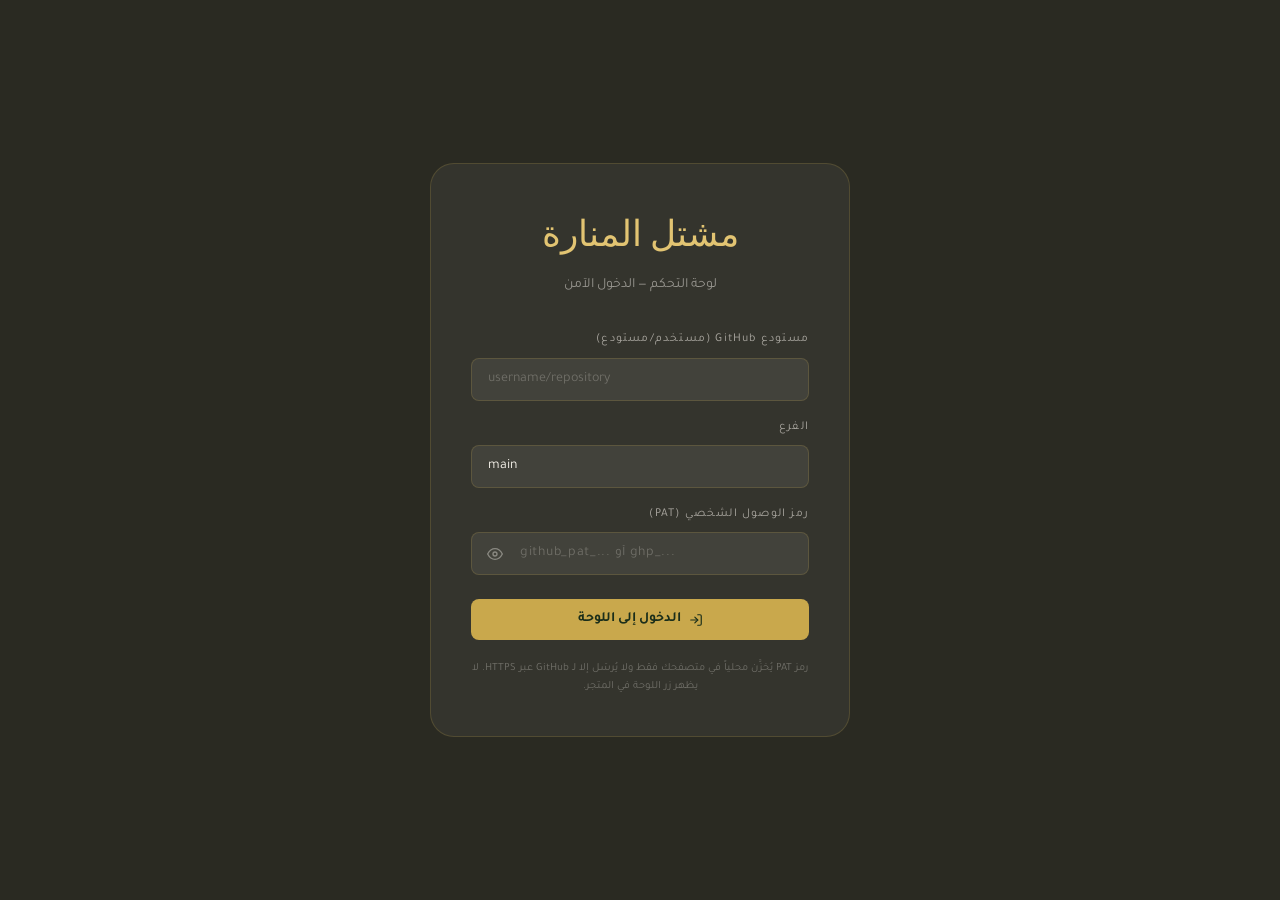
==== commit f7fde86d: "Update admin.html" ====
--- a/admin.html
+++ b/admin.html
@@ -4,7 +4,7 @@
   <meta charset="UTF-8" />
   <meta name="viewport" content="width=device-width, initial-scale=1.0" />
   <title>لوحة التحكم — مشتل المنارة</title>
-  <link rel="stylesheet" href="assets/style.css" />
+  <link rel="stylesheet" href="assets/images/style.css" />
   <style>
     /* ── تخصيصات اللوحة ── */
     body { margin: 0; }
@@ -191,7 +191,7 @@
       <label for="patInput">رمز الوصول الشخصي (PAT)</label>
       <div class="pat-input-wrap">
         <input class="admin-input" id="patInput" type="password"
-          placeholder="ghp_..." dir="ltr" autocomplete="off" />
+         placeholder="github_pat_... أو ghp_..." dir="ltr" autocomplete="off" />
         <button class="pat-toggle" onclick="togglePat()" type="button" aria-label="إظهار / إخفاء الرمز">
           <svg id="patEyeIcon" viewBox="0 0 24 24" fill="none" stroke="currentColor" stroke-width="2" stroke-linecap="round" stroke-linejoin="round">
             <path d="M1 12s4-8 11-8 11 8 11 8-4 8-11 8-11-8-11-8z"/><circle cx="12" cy="12" r="3"/>
@@ -673,7 +673,7 @@
 }
 
 async function doLogin() {
-  const repo   = document.getElementById('repoInput').value.trim();
+  const repo   = normalizeRepoInput(document.getElementById('repoInput').value);
   const branch = document.getElementById('branchInput').value.trim() || 'main';
   const pat    = document.getElementById('patInput').value.trim();
   const errEl  = document.getElementById('authError');
@@ -686,9 +686,13 @@
   btn.disabled  = true;
 
   try {
+    * اختبار صحة الرمز أولاً */ 
+const me = await ghFetch('/user', pat); 
+if (!me.ok) throw new Error('bad_token'); 
+
     /* اختبار الوصول للمستودع */
     const r = await ghFetch(`/repos/${repo}`, pat);
-    if (!r.ok) throw new Error('فشل الوصول');
+    if (!r.ok) throw new Error('repo_access_failed');
 
     STATE.repo   = repo;
     STATE.branch = branch;
@@ -701,11 +705,30 @@
 
     await bootAdmin();
   } catch(e) {
-    errEl.textContent = 'تعذّر الاتصال. تحقق من المستودع والرمز.';
+    errEl.textContent = getLoginErrorMessage(e);
     errEl.classList.add('show');
     btn.innerHTML = '<svg viewBox="0 0 24 24" fill="none" stroke="currentColor" stroke-width="2" stroke-linecap="round" stroke-linejoin="round"><path d="M15 3h4a2 2 0 0 1 2 2v14a2 2 0 0 1-2 2h-4"/><polyline points="10 17 15 12 10 7"/><line x1="15" y1="12" x2="3" y2="12"/></svg> الدخول إلى اللوحة';
     btn.disabled = false;
   }
+}
+
+  function normalizeRepoInput(raw) { 
+if (!raw) return ''; 
+let value = raw.trim(); 
+value = value.replace(/^https?:\/\/github\.com\//i, ''); 
+value = value.replace(/^github\.com\//i, ''); 
+value = value.replace(/\.git$/i, ''); 
+value = value.replace(/^\/+|\/+$/g, ''); 
+return value; 
+} 
+function getLoginErrorMessage(err) { 
+if (err.message === 'bad_token') { 
+return 'رمز PAT غير صالح أو منتهي. استخدم رمز GitHub جديد بصلاحيات مناسبة.'; 
+} 
+if (err.message === 'repo_access_failed') { 
+return 'تم التحقق من الرمز، لكن لا يوجد وصول إلى المستودع/الفرع. تحقق من اسم المستودع والصلاحيات.'; 
+} 
+return 'تعذّر الاتصال. تحقق من المستودع والرمز.'; 
 }
 
 function doLogout() {
@@ -741,8 +764,9 @@
   return fetch(`${GITHUB_API}${path}`, {
     ...opts,
     headers: {
-      'Authorization': `token ${pat || STATE.pat}`,
+      'Authorization': `Bearer ${pat || STATE.pat}`,
       'Accept': 'application/vnd.github.v3+json',
+      'X-GitHub-Api-Version': '2022-11-28',
       'Content-Type': 'application/json',
       ...(opts.headers || {})
     }
--- a/assets/images/style.css
+++ b/assets/images/style.css
@@ -0,0 +1,2351 @@
+/* ============================================================
+   ALMANARA NURSERY — Design System
+   الهوية البصرية الكاملة لمتجر الأغراس
+   ============================================================ */
+
+/* --- Google Fonts Import --- */
+@import url('https://fonts.googleapis.com/css2?family=Playfair+Display:ital,wght@0,400;0,500;0,600;0,700;1,400;1,600&family=Tajawal:wght@300;400;500;700&family=Cormorant+Garamond:ital,wght@0,300;0,400;0,600;1,300;1,400&display=swap');
+
+/* ============================================================
+   DESIGN TOKENS — CSS Variables
+   ============================================================ */
+:root {
+  /* Core Palette */
+  --color-forest:        #1a2e1a;   /* أخضر الغابة العميق */
+  --color-forest-mid:    #243824;   /* أخضر متوسط */
+  --color-forest-light:  #2f4a2f;   /* أخضر فاتح */
+  --color-moss:          #4a6741;   /* أخضر الطحلب */
+  --color-sage:          #7a9e6e;   /* أخضر مريمية */
+  --color-sage-light:    #a8c49a;   /* أخضر مريمية فاتح */
+
+  /* Gold Accent */
+  --color-gold:          #c9a84c;   /* ذهبي دافئ */
+  --color-gold-light:    #e2c472;   /* ذهبي فاتح */
+  --color-gold-pale:     #f0dda0;   /* ذهبي شاحب */
+  --color-gold-dark:     #9a7a30;   /* ذهبي غامق */
+
+  /* Neutrals */
+  --color-ivory:         #f8f4ed;   /* عاجي دافئ */
+  --color-ivory-dark:    #ede8de;   /* عاجي غامق */
+  --color-parchment:     #e8dfc8;   /* رق */
+  --color-warm-white:    #fdfaf5;   /* أبيض دافئ */
+  --color-charcoal:      #2a2a22;   /* فحمي */
+  --color-charcoal-soft: #3d3d30;   /* فحمي ناعم */
+  --color-text-main:     #1e2a1e;   /* نص رئيسي */
+  --color-text-muted:    #5a6b52;   /* نص خافت */
+  --color-text-light:    #8a9e82;   /* نص فاتح */
+
+  /* WhatsApp / Social */
+  --color-whatsapp:      #25d366;
+  --color-facebook:      #1877f2;
+  --color-instagram:     #e1306c;
+  --color-phone:         #2a7ae2;
+
+  /* Semantic */
+  --color-surface:       var(--color-warm-white);
+  --color-surface-alt:   var(--color-ivory);
+  --color-border:        rgba(74, 103, 65, 0.18);
+  --color-border-gold:   rgba(201, 168, 76, 0.35);
+  --color-shadow:        rgba(26, 46, 26, 0.12);
+  --color-shadow-deep:   rgba(26, 46, 26, 0.28);
+
+  /* Typography */
+  --font-display:        'Cormorant Garamond', 'Playfair Display', Georgia, serif;
+  --font-heading:        'Playfair Display', Georgia, serif;
+  --font-body:           'Tajawal', 'Segoe UI', sans-serif;
+
+  /* Type Scale */
+  --text-xs:    0.75rem;
+  --text-sm:    0.875rem;
+  --text-base:  1rem;
+  --text-md:    1.125rem;
+  --text-lg:    1.25rem;
+  --text-xl:    1.5rem;
+  --text-2xl:   1.875rem;
+  --text-3xl:   2.25rem;
+  --text-4xl:   3rem;
+  --text-5xl:   3.75rem;
+  --text-6xl:   4.5rem;
+
+  /* Spacing */
+  --space-1:   0.25rem;
+  --space-2:   0.5rem;
+  --space-3:   0.75rem;
+  --space-4:   1rem;
+  --space-5:   1.25rem;
+  --space-6:   1.5rem;
+  --space-8:   2rem;
+  --space-10:  2.5rem;
+  --space-12:  3rem;
+  --space-16:  4rem;
+  --space-20:  5rem;
+  --space-24:  6rem;
+  --space-32:  8rem;
+
+  /* Borders & Radius */
+  --radius-sm:   4px;
+  --radius-md:   8px;
+  --radius-lg:   16px;
+  --radius-xl:   24px;
+  --radius-full: 9999px;
+
+  /* Shadows */
+  --shadow-sm:   0 1px 4px var(--color-shadow);
+  --shadow-md:   0 4px 16px var(--color-shadow);
+  --shadow-lg:   0 8px 32px var(--color-shadow-deep);
+  --shadow-xl:   0 16px 64px var(--color-shadow-deep);
+  --shadow-gold: 0 4px 20px rgba(201, 168, 76, 0.25);
+
+  /* Transitions */
+  --transition-fast:   150ms cubic-bezier(0.4, 0, 0.2, 1);
+  --transition-base:   300ms cubic-bezier(0.4, 0, 0.2, 1);
+  --transition-slow:   500ms cubic-bezier(0.4, 0, 0.2, 1);
+  --transition-spring: 400ms cubic-bezier(0.34, 1.56, 0.64, 1);
+
+  /* Layout */
+  --container-max:   1240px;
+  --container-wide:  1440px;
+  --nav-height:      72px;
+
+  /* Z-index */
+  --z-base:    1;
+  --z-card:    10;
+  --z-nav:     100;
+  --z-modal:   1000;
+  --z-overlay: 999;
+}
+
+/* ============================================================
+   RESET & BASE
+   ============================================================ */
+*, *::before, *::after {
+  box-sizing: border-box;
+  margin: 0;
+  padding: 0;
+}
+
+html {
+  font-size: 16px;
+  scroll-behavior: smooth;
+  -webkit-text-size-adjust: 100%;
+}
+
+body {
+  font-family: var(--font-body);
+  font-size: var(--text-base);
+  line-height: 1.7;
+  color: var(--color-text-main);
+  background-color: var(--color-surface);
+  direction: rtl;
+  text-align: right;
+  -webkit-font-smoothing: antialiased;
+  -moz-osx-font-smoothing: grayscale;
+  overflow-x: hidden;
+}
+
+img {
+  max-width: 100%;
+  height: auto;
+  display: block;
+}
+
+a {
+  color: inherit;
+  text-decoration: none;
+}
+
+ul, ol {
+  list-style: none;
+}
+
+button {
+  cursor: pointer;
+  border: none;
+  background: none;
+  font-family: var(--font-body);
+}
+
+input, textarea, select {
+  font-family: var(--font-body);
+  font-size: var(--text-base);
+}
+
+/* ============================================================
+   TYPOGRAPHY SYSTEM
+   ============================================================ */
+
+.t-display {
+  font-family: var(--font-display);
+  font-weight: 300;
+  letter-spacing: 0.02em;
+  line-height: 1.15;
+}
+
+.t-heading {
+  font-family: var(--font-heading);
+  font-weight: 600;
+  line-height: 1.25;
+}
+
+.t-body {
+  font-family: var(--font-body);
+  font-weight: 400;
+  line-height: 1.7;
+}
+
+.t-label {
+  font-family: var(--font-body);
+  font-weight: 500;
+  font-size: var(--text-xs);
+  letter-spacing: 0.12em;
+  text-transform: uppercase;
+}
+
+.t-gold {
+  color: var(--color-gold);
+}
+
+.t-muted {
+  color: var(--color-text-muted);
+}
+
+/* ============================================================
+   LAYOUT UTILITIES
+   ============================================================ */
+
+.container {
+  width: 100%;
+  max-width: var(--container-max);
+  margin: 0 auto;
+  padding: 0 var(--space-6);
+}
+
+.container--wide {
+  max-width: var(--container-wide);
+}
+
+.section {
+  padding: var(--space-24) 0;
+}
+
+.section--sm {
+  padding: var(--space-16) 0;
+}
+
+.section--lg {
+  padding: var(--space-32) 0;
+}
+
+/* ============================================================
+   DECORATIVE ELEMENTS
+   ============================================================ */
+
+/* Ornamental divider */
+.ornament {
+  display: flex;
+  align-items: center;
+  gap: var(--space-4);
+  justify-content: center;
+  margin: var(--space-6) 0;
+}
+
+.ornament__line {
+  flex: 1;
+  height: 1px;
+  background: linear-gradient(90deg, transparent, var(--color-gold-dark), transparent);
+  max-width: 120px;
+}
+
+.ornament__icon {
+  color: var(--color-gold);
+  width: 20px;
+  height: 20px;
+  flex-shrink: 0;
+}
+
+/* Section label */
+.section-label {
+  display: inline-flex;
+  align-items: center;
+  gap: var(--space-3);
+  font-family: var(--font-body);
+  font-size: var(--text-xs);
+  font-weight: 500;
+  letter-spacing: 0.14em;
+  text-transform: uppercase;
+  color: var(--color-gold-dark);
+  margin-bottom: var(--space-4);
+}
+
+.section-label::before,
+.section-label::after {
+  content: '';
+  display: block;
+  width: 24px;
+  height: 1px;
+  background: var(--color-gold);
+}
+
+/* Section title */
+.section-title {
+  font-family: var(--font-display);
+  font-size: clamp(var(--text-2xl), 4vw, var(--text-4xl));
+  font-weight: 400;
+  color: var(--color-text-main);
+  line-height: 1.2;
+  margin-bottom: var(--space-4);
+}
+
+.section-title em {
+  font-style: italic;
+  color: var(--color-moss);
+}
+
+.section-subtitle {
+  font-size: var(--text-md);
+  color: var(--color-text-muted);
+  font-weight: 300;
+  max-width: 560px;
+  margin: 0 auto;
+  line-height: 1.8;
+}
+
+/* ============================================================
+   NAVIGATION
+   ============================================================ */
+
+.nav {
+  position: fixed;
+  top: 0;
+  right: 0;
+  left: 0;
+  height: var(--nav-height);
+  z-index: var(--z-nav);
+  transition: background var(--transition-base), box-shadow var(--transition-base);
+}
+
+.nav--scrolled {
+  background: rgba(248, 244, 237, 0.97);
+  backdrop-filter: blur(12px);
+  -webkit-backdrop-filter: blur(12px);
+  box-shadow: 0 1px 0 var(--color-border), var(--shadow-sm);
+}
+
+.nav__inner {
+  height: 100%;
+  display: flex;
+  align-items: center;
+  justify-content: space-between;
+}
+
+.nav__logo {
+  display: flex;
+  flex-direction: column;
+  align-items: flex-end;
+}
+
+.nav__logo-name {
+  font-family: var(--font-display);
+  font-size: var(--text-xl);
+  font-weight: 400;
+  color: var(--color-forest);
+  letter-spacing: 0.03em;
+  line-height: 1;
+}
+
+.nav__logo-tagline {
+  font-size: var(--text-xs);
+  color: var(--color-gold-dark);
+  letter-spacing: 0.1em;
+  font-weight: 400;
+  margin-top: 2px;
+}
+
+.nav__social {
+  display: flex;
+  align-items: center;
+  gap: var(--space-3);
+}
+
+/* ============================================================
+   SOCIAL ICON BUTTONS
+   ============================================================ */
+
+.social-btn {
+  display: inline-flex;
+  align-items: center;
+  justify-content: center;
+  width: 38px;
+  height: 38px;
+  border-radius: var(--radius-full);
+  border: 1px solid var(--color-border);
+  color: var(--color-text-muted);
+  background: rgba(255,255,255,0.7);
+  transition: all var(--transition-base);
+  position: relative;
+  overflow: hidden;
+}
+
+.social-btn svg {
+  width: 16px;
+  height: 16px;
+  position: relative;
+  z-index: 1;
+}
+
+.social-btn::before {
+  content: '';
+  position: absolute;
+  inset: 0;
+  opacity: 0;
+  transition: opacity var(--transition-base);
+  border-radius: inherit;
+}
+
+.social-btn:hover {
+  transform: translateY(-2px);
+  box-shadow: var(--shadow-md);
+  border-color: transparent;
+  color: white;
+}
+
+.social-btn--whatsapp::before { background: var(--color-whatsapp); }
+.social-btn--facebook::before { background: var(--color-facebook); }
+.social-btn--instagram::before {
+  background: linear-gradient(45deg, #f09433, #e6683c, #dc2743, #cc2366, #bc1888);
+}
+.social-btn--phone::before { background: var(--color-phone); }
+
+.social-btn:hover::before { opacity: 1; }
+
+/* Large social buttons for product modal */
+.social-btn--lg {
+  width: auto;
+  height: 46px;
+  padding: 0 var(--space-5);
+  border-radius: var(--radius-md);
+  gap: var(--space-2);
+  font-size: var(--text-sm);
+  font-weight: 500;
+  font-family: var(--font-body);
+  border: none;
+  color: white;
+}
+
+.social-btn--lg svg {
+  width: 18px;
+  height: 18px;
+}
+
+.social-btn--lg.social-btn--whatsapp {
+  background: var(--color-whatsapp);
+}
+.social-btn--lg.social-btn--facebook {
+  background: var(--color-facebook);
+}
+.social-btn--lg.social-btn--instagram {
+  background: linear-gradient(45deg, #f09433, #e6683c, #dc2743, #cc2366, #bc1888);
+}
+.social-btn--lg.social-btn--phone {
+  background: var(--color-phone);
+}
+
+.social-btn--lg:hover {
+  transform: translateY(-2px);
+  box-shadow: var(--shadow-md);
+  filter: brightness(1.08);
+}
+
+/* ============================================================
+   HERO SECTION
+   ============================================================ */
+
+.hero {
+  min-height: 100vh;
+  display: flex;
+  align-items: center;
+  position: relative;
+  overflow: hidden;
+  background-color: var(--color-forest);
+}
+
+.hero__bg {
+  position: absolute;
+  inset: 0;
+  z-index: 0;
+}
+
+.hero__bg-img {
+  width: 100%;
+  height: 100%;
+  object-fit: cover;
+  opacity: 0.35;
+  filter: saturate(0.7);
+}
+
+.hero__bg-gradient {
+  position: absolute;
+  inset: 0;
+  background: linear-gradient(
+    135deg,
+    rgba(26, 46, 26, 0.85) 0%,
+    rgba(26, 46, 26, 0.55) 50%,
+    rgba(36, 56, 36, 0.75) 100%
+  );
+}
+
+/* Subtle botanical pattern overlay */
+.hero__bg-pattern {
+  position: absolute;
+  inset: 0;
+  opacity: 0.04;
+  background-image:
+    radial-gradient(circle at 20% 50%, var(--color-sage) 1px, transparent 1px),
+    radial-gradient(circle at 80% 20%, var(--color-gold) 1px, transparent 1px),
+    radial-gradient(circle at 60% 80%, var(--color-sage) 1px, transparent 1px);
+  background-size: 60px 60px, 80px 80px, 50px 50px;
+}
+
+.hero__content {
+  position: relative;
+  z-index: 1;
+  text-align: center;
+  padding: var(--space-32) var(--space-6);
+  width: 100%;
+}
+
+.hero__badge {
+  display: inline-flex;
+  align-items: center;
+  gap: var(--space-3);
+  background: rgba(201, 168, 76, 0.15);
+  border: 1px solid rgba(201, 168, 76, 0.4);
+  border-radius: var(--radius-full);
+  padding: var(--space-2) var(--space-5);
+  font-size: var(--text-xs);
+  letter-spacing: 0.12em;
+  color: var(--color-gold-pale);
+  margin-bottom: var(--space-8);
+  backdrop-filter: blur(8px);
+}
+
+.hero__badge-dot {
+  width: 6px;
+  height: 6px;
+  border-radius: 50%;
+  background: var(--color-gold);
+  animation: pulse-dot 2s ease-in-out infinite;
+}
+
+@keyframes pulse-dot {
+  0%, 100% { opacity: 1; transform: scale(1); }
+  50% { opacity: 0.5; transform: scale(0.8); }
+}
+
+.hero__title {
+  font-family: var(--font-display);
+  font-size: clamp(var(--text-4xl), 8vw, var(--text-6xl));
+  font-weight: 300;
+  color: var(--color-ivory);
+  line-height: 1.1;
+  margin-bottom: var(--space-4);
+  letter-spacing: 0.02em;
+}
+
+.hero__title em {
+  font-style: italic;
+  color: var(--color-gold-light);
+  display: block;
+}
+
+.hero__subtitle {
+  font-size: clamp(var(--text-base), 2vw, var(--text-lg));
+  color: rgba(248, 244, 237, 0.72);
+  font-weight: 300;
+  max-width: 520px;
+  margin: 0 auto var(--space-10);
+  line-height: 1.8;
+}
+
+.hero__cta {
+  display: inline-flex;
+  align-items: center;
+  gap: var(--space-3);
+  background: var(--color-gold);
+  color: var(--color-forest);
+  padding: var(--space-4) var(--space-8);
+  border-radius: var(--radius-full);
+  font-weight: 700;
+  font-size: var(--text-sm);
+  letter-spacing: 0.06em;
+  transition: all var(--transition-spring);
+  box-shadow: var(--shadow-gold);
+}
+
+.hero__cta:hover {
+  background: var(--color-gold-light);
+  transform: translateY(-3px);
+  box-shadow: 0 8px 32px rgba(201, 168, 76, 0.4);
+}
+
+.hero__cta svg {
+  width: 16px;
+  height: 16px;
+  transition: transform var(--transition-base);
+}
+
+.hero__cta:hover svg {
+  transform: translateX(-4px);
+}
+
+.hero__scroll-hint {
+  position: absolute;
+  bottom: var(--space-8);
+  left: 50%;
+  transform: translateX(-50%);
+  display: flex;
+  flex-direction: column;
+  align-items: center;
+  gap: var(--space-2);
+  color: rgba(248, 244, 237, 0.45);
+  font-size: var(--text-xs);
+  letter-spacing: 0.1em;
+  animation: float-hint 3s ease-in-out infinite;
+}
+
+.hero__scroll-line {
+  width: 1px;
+  height: 40px;
+  background: linear-gradient(to bottom, rgba(201, 168, 76, 0.6), transparent);
+}
+
+@keyframes float-hint {
+  0%, 100% { transform: translateX(-50%) translateY(0); }
+  50% { transform: translateX(-50%) translateY(8px); }
+}
+
+/* ============================================================
+   ABOUT / OWNER SECTION
+   ============================================================ */
+
+.about {
+  background: var(--color-forest);
+  color: var(--color-ivory);
+  position: relative;
+  overflow: hidden;
+}
+
+.about::before {
+  content: '';
+  position: absolute;
+  top: 0;
+  left: 0;
+  right: 0;
+  height: 1px;
+  background: linear-gradient(90deg, transparent, var(--color-gold-dark), transparent);
+}
+
+.about::after {
+  content: '';
+  position: absolute;
+  bottom: 0;
+  left: 0;
+  right: 0;
+  height: 1px;
+  background: linear-gradient(90deg, transparent, var(--color-gold-dark), transparent);
+}
+
+.about__pattern {
+  position: absolute;
+  inset: 0;
+  opacity: 0.03;
+  background-image: repeating-linear-gradient(
+    45deg,
+    var(--color-gold) 0px,
+    var(--color-gold) 1px,
+    transparent 1px,
+    transparent 40px
+  );
+}
+
+.about__inner {
+  position: relative;
+  z-index: 1;
+  display: grid;
+  grid-template-columns: 1fr 1.2fr;
+  gap: var(--space-16);
+  align-items: center;
+}
+
+.about__image-wrap {
+  position: relative;
+}
+
+.about__image-frame {
+  position: relative;
+  border-radius: var(--radius-lg);
+  overflow: hidden;
+  aspect-ratio: 4/5;
+}
+
+.about__image-frame::before {
+  content: '';
+  position: absolute;
+  inset: -2px;
+  border-radius: inherit;
+  background: linear-gradient(135deg, var(--color-gold), transparent, var(--color-gold));
+  z-index: 0;
+  opacity: 0.5;
+}
+
+.about__image {
+  width: 100%;
+  height: 100%;
+  object-fit: cover;
+  border-radius: inherit;
+  position: relative;
+  z-index: 1;
+  filter: saturate(0.85);
+}
+
+.about__badge-float {
+  position: absolute;
+  bottom: var(--space-6);
+  right: calc(-1 * var(--space-6));
+  background: var(--color-gold);
+  color: var(--color-forest);
+  border-radius: var(--radius-md);
+  padding: var(--space-4) var(--space-5);
+  text-align: center;
+  box-shadow: var(--shadow-lg);
+  z-index: 2;
+}
+
+.about__badge-float .number {
+  font-family: var(--font-display);
+  font-size: var(--text-3xl);
+  font-weight: 600;
+  line-height: 1;
+  display: block;
+}
+
+.about__badge-float .label {
+  font-size: var(--text-xs);
+  font-weight: 500;
+  letter-spacing: 0.08em;
+  display: block;
+  margin-top: 2px;
+}
+
+.about__label {
+  color: var(--color-gold-light);
+  font-size: var(--text-xs);
+  letter-spacing: 0.14em;
+  text-transform: uppercase;
+  font-weight: 500;
+  margin-bottom: var(--space-4);
+  display: flex;
+  align-items: center;
+  gap: var(--space-3);
+}
+
+.about__label::before {
+  content: '';
+  display: block;
+  width: 24px;
+  height: 1px;
+  background: var(--color-gold);
+}
+
+.about__title {
+  font-family: var(--font-display);
+  font-size: clamp(var(--text-2xl), 4vw, var(--text-4xl));
+  font-weight: 300;
+  line-height: 1.2;
+  color: var(--color-ivory);
+  margin-bottom: var(--space-6);
+}
+
+.about__title em {
+  font-style: italic;
+  color: var(--color-gold-light);
+}
+
+.about__text {
+  color: rgba(248, 244, 237, 0.72);
+  font-weight: 300;
+  line-height: 1.9;
+  font-size: var(--text-md);
+  margin-bottom: var(--space-8);
+}
+
+.about__stats {
+  display: grid;
+  grid-template-columns: repeat(3, 1fr);
+  gap: var(--space-6);
+  padding-top: var(--space-6);
+  border-top: 1px solid rgba(201, 168, 76, 0.2);
+}
+
+.about__stat-number {
+  font-family: var(--font-display);
+  font-size: var(--text-3xl);
+  font-weight: 400;
+  color: var(--color-gold-light);
+  line-height: 1;
+  display: block;
+}
+
+.about__stat-label {
+  font-size: var(--text-xs);
+  color: rgba(248, 244, 237, 0.55);
+  letter-spacing: 0.08em;
+  margin-top: var(--space-1);
+  display: block;
+}
+
+/* ============================================================
+   PRODUCTS GRID
+   ============================================================ */
+
+.products {
+  background: var(--color-surface);
+}
+
+.products__header {
+  text-align: center;
+  margin-bottom: var(--space-16);
+}
+
+.products__grid {
+  display: grid;
+  grid-template-columns: repeat(auto-fill, minmax(220px, 1fr));
+  gap: var(--space-6);
+}
+
+/* ============================================================
+   PRODUCT CARD
+   ============================================================ */
+
+.card {
+  position: relative;
+  border-radius: var(--radius-lg);
+  overflow: hidden;
+  background: var(--color-warm-white);
+  border: 1px solid var(--color-border);
+  cursor: pointer;
+  transition: all var(--transition-base);
+  group: true;
+}
+
+.card:hover {
+  transform: translateY(-6px);
+  box-shadow: var(--shadow-xl);
+  border-color: var(--color-border-gold);
+}
+
+.card__image-wrap {
+  position: relative;
+  aspect-ratio: 3/4;
+  overflow: hidden;
+  background: var(--color-ivory-dark);
+}
+
+.card__image {
+  width: 100%;
+  height: 100%;
+  object-fit: cover;
+  transition: transform var(--transition-slow);
+  filter: saturate(0.9);
+}
+
+.card:hover .card__image {
+  transform: scale(1.07);
+  filter: saturate(1.05);
+}
+
+.card__overlay {
+  position: absolute;
+  inset: 0;
+  background: linear-gradient(
+    to top,
+    rgba(26, 46, 26, 0.65) 0%,
+    rgba(26, 46, 26, 0.1) 50%,
+    transparent 100%
+  );
+  opacity: 0;
+  transition: opacity var(--transition-base);
+}
+
+.card:hover .card__overlay {
+  opacity: 1;
+}
+
+.card__view-hint {
+  position: absolute;
+  bottom: var(--space-4);
+  left: 50%;
+  transform: translateX(-50%) translateY(8px);
+  opacity: 0;
+  transition: all var(--transition-base);
+  display: flex;
+  align-items: center;
+  gap: var(--space-2);
+  background: rgba(201, 168, 76, 0.95);
+  color: var(--color-forest);
+  padding: var(--space-2) var(--space-4);
+  border-radius: var(--radius-full);
+  font-size: var(--text-xs);
+  font-weight: 600;
+  letter-spacing: 0.06em;
+  white-space: nowrap;
+}
+
+.card__view-hint svg {
+  width: 12px;
+  height: 12px;
+}
+
+.card:hover .card__view-hint {
+  opacity: 1;
+  transform: translateX(-50%) translateY(0);
+}
+
+.card__badge {
+  position: absolute;
+  top: var(--space-3);
+  right: var(--space-3);
+  background: var(--color-forest);
+  color: var(--color-gold-light);
+  font-size: 10px;
+  font-weight: 600;
+  letter-spacing: 0.1em;
+  padding: 3px var(--space-3);
+  border-radius: var(--radius-full);
+  border: 1px solid rgba(201, 168, 76, 0.3);
+}
+
+.card__body {
+  padding: var(--space-4) var(--space-5);
+}
+
+.card__name {
+  font-family: var(--font-display);
+  font-size: var(--text-lg);
+  font-weight: 400;
+  color: var(--color-text-main);
+  margin-bottom: var(--space-1);
+  line-height: 1.3;
+}
+
+.card__meta {
+  font-size: var(--text-xs);
+  color: var(--color-text-light);
+  letter-spacing: 0.06em;
+  display: flex;
+  align-items: center;
+  gap: var(--space-2);
+}
+
+.card__meta-dot {
+  width: 3px;
+  height: 3px;
+  border-radius: 50%;
+  background: var(--color-gold);
+  display: inline-block;
+}
+
+.card__arrow {
+  position: absolute;
+  bottom: var(--space-4);
+  left: var(--space-5);
+  width: 28px;
+  height: 28px;
+  border-radius: 50%;
+  background: var(--color-ivory-dark);
+  display: flex;
+  align-items: center;
+  justify-content: center;
+  transition: all var(--transition-base);
+}
+
+.card__arrow svg {
+  width: 12px;
+  height: 12px;
+  color: var(--color-text-muted);
+  transition: all var(--transition-base);
+}
+
+.card:hover .card__arrow {
+  background: var(--color-gold);
+}
+
+.card:hover .card__arrow svg {
+  color: var(--color-forest);
+  transform: translateX(-3px);
+}
+
+/* ============================================================
+   VARIETY CARDS (category page)
+   ============================================================ */
+
+.variety-grid {
+  display: grid;
+  grid-template-columns: repeat(auto-fill, minmax(260px, 1fr));
+  gap: var(--space-6);
+}
+
+.variety-card {
+  background: var(--color-warm-white);
+  border-radius: var(--radius-lg);
+  border: 1px solid var(--color-border);
+  overflow: hidden;
+  cursor: pointer;
+  transition: all var(--transition-base);
+}
+
+.variety-card:hover {
+  transform: translateY(-5px);
+  box-shadow: var(--shadow-xl);
+  border-color: var(--color-border-gold);
+}
+
+.variety-card__image-wrap {
+  aspect-ratio: 1/1;
+  overflow: hidden;
+  background: var(--color-ivory-dark);
+  position: relative;
+}
+
+.variety-card__image {
+  width: 100%;
+  height: 100%;
+  object-fit: cover;
+  transition: transform var(--transition-slow);
+}
+
+.variety-card:hover .variety-card__image {
+  transform: scale(1.06);
+}
+
+.variety-card__body {
+  padding: var(--space-5);
+}
+
+.variety-card__name {
+  font-family: var(--font-display);
+  font-size: var(--text-xl);
+  font-weight: 400;
+  margin-bottom: var(--space-2);
+  color: var(--color-text-main);
+}
+
+.variety-card__purpose {
+  font-size: var(--text-sm);
+  color: var(--color-text-muted);
+  margin-bottom: var(--space-4);
+  line-height: 1.6;
+}
+
+.variety-card__price-row {
+  display: flex;
+  align-items: center;
+  justify-content: space-between;
+}
+
+.variety-card__price-from {
+  font-size: var(--text-xs);
+  color: var(--color-text-light);
+  letter-spacing: 0.06em;
+}
+
+.variety-card__price-value {
+  font-family: var(--font-display);
+  font-size: var(--text-xl);
+  color: var(--color-gold-dark);
+  font-weight: 600;
+}
+
+.variety-card__price-currency {
+  font-size: var(--text-xs);
+  color: var(--color-text-muted);
+  margin-right: var(--space-1);
+}
+
+/* ============================================================
+   MODAL
+   ============================================================ */
+
+.modal-overlay {
+  position: fixed;
+  inset: 0;
+  background: rgba(26, 46, 26, 0.75);
+  backdrop-filter: blur(6px);
+  -webkit-backdrop-filter: blur(6px);
+  z-index: var(--z-overlay);
+  display: flex;
+  align-items: center;
+  justify-content: center;
+  padding: var(--space-6);
+  opacity: 0;
+  pointer-events: none;
+  transition: opacity var(--transition-base);
+}
+
+.modal-overlay.is-open {
+  opacity: 1;
+  pointer-events: all;
+}
+
+.modal {
+  background: var(--color-warm-white);
+  border-radius: var(--radius-xl);
+  max-width: 760px;
+  width: 100%;
+  max-height: 90vh;
+  overflow-y: auto;
+  position: relative;
+  z-index: var(--z-modal);
+  transform: translateY(20px) scale(0.97);
+  transition: transform var(--transition-spring);
+  box-shadow: var(--shadow-xl);
+  border: 1px solid var(--color-border-gold);
+}
+
+.modal-overlay.is-open .modal {
+  transform: translateY(0) scale(1);
+}
+
+.modal__close {
+  position: absolute;
+  top: var(--space-4);
+  left: var(--space-4);
+  width: 36px;
+  height: 36px;
+  border-radius: 50%;
+  background: var(--color-ivory-dark);
+  display: flex;
+  align-items: center;
+  justify-content: center;
+  cursor: pointer;
+  transition: all var(--transition-base);
+  z-index: 1;
+  border: none;
+}
+
+.modal__close:hover {
+  background: var(--color-forest);
+  color: white;
+}
+
+.modal__close svg {
+  width: 14px;
+  height: 14px;
+}
+
+.modal__layout {
+  display: grid;
+  grid-template-columns: 1fr 1fr;
+}
+
+.modal__image-side {
+  position: relative;
+  min-height: 400px;
+}
+
+.modal__image {
+  width: 100%;
+  height: 100%;
+  object-fit: cover;
+  border-radius: var(--radius-xl) 0 0 var(--radius-xl);
+}
+
+.modal__content-side {
+  padding: var(--space-8);
+  display: flex;
+  flex-direction: column;
+}
+
+.modal__category-tag {
+  display: inline-flex;
+  align-items: center;
+  gap: var(--space-2);
+  font-size: var(--text-xs);
+  color: var(--color-moss);
+  letter-spacing: 0.1em;
+  font-weight: 500;
+  margin-bottom: var(--space-3);
+}
+
+.modal__name {
+  font-family: var(--font-display);
+  font-size: var(--text-3xl);
+  font-weight: 400;
+  color: var(--color-text-main);
+  line-height: 1.2;
+  margin-bottom: var(--space-2);
+}
+
+.modal__purpose {
+  font-size: var(--text-sm);
+  color: var(--color-text-muted);
+  line-height: 1.7;
+  margin-bottom: var(--space-6);
+  padding-bottom: var(--space-6);
+  border-bottom: 1px solid var(--color-border);
+}
+
+.modal__details {
+  display: grid;
+  grid-template-columns: 1fr 1fr;
+  gap: var(--space-4);
+  margin-bottom: var(--space-6);
+}
+
+.modal__detail-item {
+  background: var(--color-ivory);
+  border-radius: var(--radius-md);
+  padding: var(--space-3) var(--space-4);
+}
+
+.modal__detail-label {
+  font-size: var(--text-xs);
+  color: var(--color-text-light);
+  letter-spacing: 0.08em;
+  display: block;
+  margin-bottom: var(--space-1);
+}
+
+.modal__detail-value {
+  font-family: var(--font-display);
+  font-size: var(--text-lg);
+  color: var(--color-text-main);
+  font-weight: 500;
+}
+
+/* Price by size table */
+.modal__sizes {
+  margin-bottom: var(--space-6);
+}
+
+.modal__sizes-title {
+  font-size: var(--text-xs);
+  letter-spacing: 0.1em;
+  color: var(--color-text-muted);
+  font-weight: 600;
+  margin-bottom: var(--space-3);
+  text-transform: uppercase;
+}
+
+.modal__size-list {
+  display: flex;
+  flex-direction: column;
+  gap: var(--space-2);
+}
+
+.modal__size-item {
+  display: flex;
+  align-items: center;
+  justify-content: space-between;
+  padding: var(--space-3) var(--space-4);
+  background: var(--color-ivory);
+  border-radius: var(--radius-md);
+  border: 1px solid transparent;
+  cursor: pointer;
+  transition: all var(--transition-fast);
+}
+
+.modal__size-item:hover,
+.modal__size-item.is-selected {
+  border-color: var(--color-gold);
+  background: rgba(201, 168, 76, 0.07);
+}
+
+.modal__size-height {
+  font-size: var(--text-sm);
+  color: var(--color-text-main);
+  font-weight: 500;
+}
+
+.modal__size-price {
+  font-family: var(--font-display);
+  font-size: var(--text-lg);
+  color: var(--color-gold-dark);
+  font-weight: 600;
+}
+
+.modal__size-currency {
+  font-size: var(--text-xs);
+  color: var(--color-text-muted);
+}
+
+.modal__order-title {
+  font-size: var(--text-xs);
+  letter-spacing: 0.1em;
+  color: var(--color-text-muted);
+  font-weight: 600;
+  margin-bottom: var(--space-3);
+  text-transform: uppercase;
+}
+
+.modal__order-btns {
+  display: grid;
+  grid-template-columns: 1fr 1fr;
+  gap: var(--space-2);
+  margin-top: auto;
+}
+
+/* ============================================================
+   BREADCRUMB
+   ============================================================ */
+
+.breadcrumb {
+  display: flex;
+  align-items: center;
+  gap: var(--space-2);
+  font-size: var(--text-sm);
+  color: var(--color-text-muted);
+  padding: var(--space-4) 0;
+}
+
+.breadcrumb__item a:hover {
+  color: var(--color-moss);
+}
+
+.breadcrumb__separator {
+  color: var(--color-text-light);
+  font-size: var(--text-xs);
+}
+
+.breadcrumb__current {
+  color: var(--color-text-main);
+  font-weight: 500;
+}
+
+/* ============================================================
+   CATEGORY PAGE HERO (mini)
+   ============================================================ */
+
+.category-hero {
+  background: var(--color-forest);
+  padding: calc(var(--nav-height) + var(--space-12)) 0 var(--space-12);
+  position: relative;
+  overflow: hidden;
+}
+
+.category-hero::after {
+  content: '';
+  position: absolute;
+  bottom: 0;
+  left: 0;
+  right: 0;
+  height: 1px;
+  background: linear-gradient(90deg, transparent, var(--color-gold-dark), transparent);
+}
+
+.category-hero__pattern {
+  position: absolute;
+  inset: 0;
+  opacity: 0.04;
+  background-image: repeating-linear-gradient(
+    -45deg,
+    var(--color-gold) 0px,
+    var(--color-gold) 1px,
+    transparent 1px,
+    transparent 30px
+  );
+}
+
+.category-hero__inner {
+  position: relative;
+  z-index: 1;
+  display: flex;
+  align-items: center;
+  gap: var(--space-8);
+}
+
+.category-hero__image {
+  width: 120px;
+  height: 120px;
+  border-radius: var(--radius-lg);
+  object-fit: cover;
+  border: 2px solid rgba(201, 168, 76, 0.4);
+  flex-shrink: 0;
+}
+
+.category-hero__text {
+  flex: 1;
+}
+
+.category-hero__label {
+  font-size: var(--text-xs);
+  color: var(--color-gold-light);
+  letter-spacing: 0.14em;
+  text-transform: uppercase;
+  font-weight: 500;
+  margin-bottom: var(--space-2);
+}
+
+.category-hero__title {
+  font-family: var(--font-display);
+  font-size: clamp(var(--text-3xl), 5vw, var(--text-5xl));
+  font-weight: 300;
+  color: var(--color-ivory);
+  line-height: 1.1;
+  margin-bottom: var(--space-3);
+}
+
+.category-hero__desc {
+  font-size: var(--text-md);
+  color: rgba(248, 244, 237, 0.65);
+  font-weight: 300;
+  max-width: 540px;
+  line-height: 1.8;
+}
+
+/* ============================================================
+   FOOTER
+   ============================================================ */
+
+.footer {
+  background: var(--color-charcoal);
+  color: rgba(248, 244, 237, 0.65);
+  padding: var(--space-16) 0 var(--space-8);
+  position: relative;
+}
+
+.footer::before {
+  content: '';
+  position: absolute;
+  top: 0;
+  left: 0;
+  right: 0;
+  height: 2px;
+  background: linear-gradient(90deg, transparent, var(--color-gold), transparent);
+}
+
+.footer__grid {
+  display: grid;
+  grid-template-columns: 1.5fr 1fr 1fr;
+  gap: var(--space-12);
+  margin-bottom: var(--space-12);
+}
+
+.footer__brand-name {
+  font-family: var(--font-display);
+  font-size: var(--text-2xl);
+  font-weight: 400;
+  color: var(--color-ivory);
+  margin-bottom: var(--space-3);
+}
+
+.footer__brand-desc {
+  font-size: var(--text-sm);
+  line-height: 1.8;
+  font-weight: 300;
+  margin-bottom: var(--space-6);
+}
+
+.footer__social {
+  display: flex;
+  gap: var(--space-3);
+}
+
+.footer__col-title {
+  font-size: var(--text-xs);
+  letter-spacing: 0.12em;
+  text-transform: uppercase;
+  color: var(--color-gold);
+  font-weight: 600;
+  margin-bottom: var(--space-5);
+}
+
+.footer__links {
+  display: flex;
+  flex-direction: column;
+  gap: var(--space-3);
+}
+
+.footer__link {
+  font-size: var(--text-sm);
+  transition: color var(--transition-fast);
+  font-weight: 300;
+}
+
+.footer__link:hover {
+  color: var(--color-ivory);
+}
+
+.footer__bottom {
+  padding-top: var(--space-8);
+  border-top: 1px solid rgba(255,255,255,0.08);
+  display: flex;
+  align-items: center;
+  justify-content: space-between;
+  font-size: var(--text-xs);
+  letter-spacing: 0.06em;
+}
+
+.footer__credit {
+  color: rgba(248, 244, 237, 0.35);
+}
+
+/* ============================================================
+   BUTTONS
+   ============================================================ */
+
+.btn {
+  display: inline-flex;
+  align-items: center;
+  justify-content: center;
+  gap: var(--space-2);
+  padding: var(--space-3) var(--space-6);
+  border-radius: var(--radius-full);
+  font-family: var(--font-body);
+  font-size: var(--text-sm);
+  font-weight: 600;
+  letter-spacing: 0.04em;
+  transition: all var(--transition-base);
+  cursor: pointer;
+  border: none;
+}
+
+.btn--primary {
+  background: var(--color-forest);
+  color: var(--color-ivory);
+}
+
+.btn--primary:hover {
+  background: var(--color-forest-light);
+  transform: translateY(-2px);
+  box-shadow: var(--shadow-md);
+}
+
+.btn--gold {
+  background: var(--color-gold);
+  color: var(--color-forest);
+}
+
+.btn--gold:hover {
+  background: var(--color-gold-light);
+  transform: translateY(-2px);
+  box-shadow: var(--shadow-gold);
+}
+
+.btn--outline {
+  background: transparent;
+  color: var(--color-text-main);
+  border: 1.5px solid var(--color-border);
+}
+
+.btn--outline:hover {
+  border-color: var(--color-forest);
+  color: var(--color-forest);
+  transform: translateY(-2px);
+}
+
+.btn svg {
+  width: 16px;
+  height: 16px;
+}
+
+/* ============================================================
+   LOADING SKELETON
+   ============================================================ */
+
+.skeleton {
+  background: linear-gradient(
+    90deg,
+    var(--color-ivory-dark) 25%,
+    var(--color-parchment) 50%,
+    var(--color-ivory-dark) 75%
+  );
+  background-size: 200% 100%;
+  animation: skeleton-shine 1.6s ease-in-out infinite;
+  border-radius: var(--radius-md);
+}
+
+@keyframes skeleton-shine {
+  0% { background-position: 200% 0; }
+  100% { background-position: -200% 0; }
+}
+
+/* ============================================================
+   PAGE ENTER ANIMATIONS
+   ============================================================ */
+
+.fade-up {
+  opacity: 0;
+  transform: translateY(24px);
+  animation: fade-up var(--transition-slow) forwards;
+}
+
+.fade-up-delay-1 { animation-delay: 100ms; }
+.fade-up-delay-2 { animation-delay: 200ms; }
+.fade-up-delay-3 { animation-delay: 300ms; }
+.fade-up-delay-4 { animation-delay: 400ms; }
+
+@keyframes fade-up {
+  to {
+    opacity: 1;
+    transform: translateY(0);
+  }
+}
+
+/* Staggered cards */
+.card--stagger { opacity: 0; transform: translateY(20px); }
+.card--visible {
+  animation: fade-up 400ms forwards;
+}
+
+/* ============================================================
+   SCROLL REVEAL (JS-driven)
+   ============================================================ */
+
+.reveal {
+  opacity: 0;
+  transform: translateY(30px);
+  transition: opacity 600ms ease, transform 600ms ease;
+}
+
+.reveal.is-visible {
+  opacity: 1;
+  transform: translateY(0);
+}
+
+/* ============================================================
+   NOTIFICATION / TOAST
+   ============================================================ */
+
+.toast {
+  position: fixed;
+  bottom: var(--space-6);
+  left: 50%;
+  transform: translateX(-50%) translateY(20px);
+  background: var(--color-forest);
+  color: var(--color-ivory);
+  padding: var(--space-3) var(--space-6);
+  border-radius: var(--radius-full);
+  font-size: var(--text-sm);
+  font-weight: 500;
+  box-shadow: var(--shadow-lg);
+  z-index: 9999;
+  opacity: 0;
+  transition: all var(--transition-base);
+  white-space: nowrap;
+  border: 1px solid rgba(201, 168, 76, 0.3);
+}
+
+.toast.is-show {
+  opacity: 1;
+  transform: translateX(-50%) translateY(0);
+}
+
+/* ============================================================
+   EMPTY STATE
+   ============================================================ */
+
+.empty-state {
+  text-align: center;
+  padding: var(--space-24) var(--space-6);
+  color: var(--color-text-muted);
+}
+
+.empty-state__icon {
+  width: 64px;
+  height: 64px;
+  margin: 0 auto var(--space-6);
+  opacity: 0.35;
+}
+
+.empty-state__title {
+  font-family: var(--font-display);
+  font-size: var(--text-2xl);
+  color: var(--color-text-main);
+  margin-bottom: var(--space-3);
+}
+
+.empty-state__text {
+  font-size: var(--text-sm);
+  line-height: 1.7;
+  max-width: 360px;
+  margin: 0 auto;
+}
+
+/* ============================================================
+   RESPONSIVE
+   ============================================================ */
+
+@media (max-width: 1024px) {
+  .about__inner {
+    grid-template-columns: 1fr;
+    gap: var(--space-12);
+  }
+
+  .about__image-wrap {
+    max-width: 440px;
+    margin: 0 auto;
+  }
+
+  .about__badge-float {
+    right: var(--space-4);
+  }
+
+  .footer__grid {
+    grid-template-columns: 1fr 1fr;
+    gap: var(--space-8);
+  }
+}
+
+@media (max-width: 768px) {
+  :root {
+    --nav-height: 64px;
+  }
+
+  .products__grid {
+    grid-template-columns: repeat(2, 1fr);
+    gap: var(--space-4);
+  }
+
+  .modal__layout {
+    grid-template-columns: 1fr;
+  }
+
+  .modal__image-side {
+    min-height: 260px;
+  }
+
+  .modal__image {
+    border-radius: var(--radius-xl) var(--radius-xl) 0 0;
+  }
+
+  .modal__content-side {
+    padding: var(--space-6);
+  }
+
+  .modal__details {
+    grid-template-columns: 1fr 1fr;
+  }
+
+  .modal__order-btns {
+    grid-template-columns: 1fr;
+  }
+
+  .category-hero__inner {
+    flex-direction: column;
+    text-align: center;
+    gap: var(--space-5);
+  }
+
+  .footer__grid {
+    grid-template-columns: 1fr;
+    gap: var(--space-8);
+  }
+
+  .footer__bottom {
+    flex-direction: column;
+    gap: var(--space-3);
+    text-align: center;
+  }
+
+  .about__stats {
+    grid-template-columns: repeat(3, 1fr);
+  }
+
+  .variety-grid {
+    grid-template-columns: repeat(2, 1fr);
+  }
+}
+
+@media (max-width: 480px) {
+  .container {
+    padding: 0 var(--space-4);
+  }
+
+  .products__grid {
+    grid-template-columns: repeat(2, 1fr);
+    gap: var(--space-3);
+  }
+
+  .variety-grid {
+    grid-template-columns: 1fr;
+  }
+
+  .modal {
+    border-radius: var(--radius-lg);
+  }
+
+  .hero__title {
+    font-size: var(--text-3xl);
+  }
+
+  .about__stats {
+    grid-template-columns: 1fr;
+    gap: var(--space-4);
+  }
+}
+
+/* ============================================================
+   ADMIN PANEL STYLES
+   ============================================================ */
+
+.admin-body {
+  background: var(--color-charcoal);
+  color: var(--color-ivory);
+  min-height: 100vh;
+}
+
+.admin-nav {
+  background: rgba(26, 46, 26, 0.95);
+  border-bottom: 1px solid rgba(201, 168, 76, 0.2);
+  padding: var(--space-4) var(--space-8);
+  display: flex;
+  align-items: center;
+  justify-content: space-between;
+  position: sticky;
+  top: 0;
+  z-index: var(--z-nav);
+  backdrop-filter: blur(12px);
+}
+
+.admin-logo {
+  font-family: var(--font-display);
+  font-size: var(--text-xl);
+  color: var(--color-gold-light);
+  display: flex;
+  align-items: center;
+  gap: var(--space-3);
+}
+
+.admin-logo-dot {
+  width: 8px;
+  height: 8px;
+  border-radius: 50%;
+  background: var(--color-gold);
+  animation: pulse-dot 2s ease-in-out infinite;
+}
+
+.admin-layout {
+  display: grid;
+  grid-template-columns: 240px 1fr;
+  min-height: calc(100vh - 65px);
+}
+
+.admin-sidebar {
+  background: rgba(26, 46, 26, 0.7);
+  border-left: 1px solid rgba(201, 168, 76, 0.15);
+  padding: var(--space-6) 0;
+  position: sticky;
+  top: 65px;
+  height: calc(100vh - 65px);
+  overflow-y: auto;
+}
+
+.admin-sidebar-section {
+  padding: 0 var(--space-4);
+  margin-bottom: var(--space-6);
+}
+
+.admin-sidebar-label {
+  font-size: 10px;
+  letter-spacing: 0.14em;
+  text-transform: uppercase;
+  color: rgba(201, 168, 76, 0.6);
+  font-weight: 600;
+  padding: 0 var(--space-3);
+  margin-bottom: var(--space-3);
+}
+
+.admin-nav-item {
+  display: flex;
+  align-items: center;
+  gap: var(--space-3);
+  padding: var(--space-3) var(--space-3);
+  border-radius: var(--radius-md);
+  cursor: pointer;
+  transition: all var(--transition-fast);
+  font-size: var(--text-sm);
+  color: rgba(248, 244, 237, 0.65);
+  font-weight: 400;
+  border: none;
+  background: none;
+  width: 100%;
+  text-align: right;
+}
+
+.admin-nav-item svg {
+  width: 16px;
+  height: 16px;
+  flex-shrink: 0;
+  opacity: 0.7;
+}
+
+.admin-nav-item:hover {
+  background: rgba(201, 168, 76, 0.1);
+  color: var(--color-ivory);
+}
+
+.admin-nav-item.is-active {
+  background: rgba(201, 168, 76, 0.15);
+  color: var(--color-gold-light);
+  font-weight: 500;
+}
+
+.admin-nav-item.is-active svg {
+  opacity: 1;
+  color: var(--color-gold);
+}
+
+.admin-main {
+  padding: var(--space-8);
+  overflow-y: auto;
+}
+
+.admin-section {
+  display: none;
+}
+
+.admin-section.is-active {
+  display: block;
+}
+
+.admin-section-title {
+  font-family: var(--font-display);
+  font-size: var(--text-2xl);
+  color: var(--color-ivory);
+  font-weight: 400;
+  margin-bottom: var(--space-2);
+}
+
+.admin-section-subtitle {
+  font-size: var(--text-sm);
+  color: rgba(248, 244, 237, 0.5);
+  margin-bottom: var(--space-8);
+}
+
+/* Admin Cards */
+.admin-card {
+  background: rgba(255,255,255,0.05);
+  border: 1px solid rgba(201, 168, 76, 0.15);
+  border-radius: var(--radius-lg);
+  padding: var(--space-6);
+  margin-bottom: var(--space-6);
+}
+
+.admin-card-title {
+  font-size: var(--text-sm);
+  font-weight: 600;
+  color: var(--color-gold-light);
+  letter-spacing: 0.08em;
+  margin-bottom: var(--space-5);
+  padding-bottom: var(--space-3);
+  border-bottom: 1px solid rgba(201, 168, 76, 0.15);
+}
+
+/* Admin Form */
+.admin-form-grid {
+  display: grid;
+  grid-template-columns: 1fr 1fr;
+  gap: var(--space-4);
+}
+
+.admin-form-group {
+  display: flex;
+  flex-direction: column;
+  gap: var(--space-2);
+}
+
+.admin-form-group--full {
+  grid-column: 1 / -1;
+}
+
+.admin-label {
+  font-size: var(--text-xs);
+  color: rgba(248, 244, 237, 0.6);
+  letter-spacing: 0.08em;
+  font-weight: 500;
+}
+
+.admin-input,
+.admin-textarea,
+.admin-select {
+  background: rgba(255,255,255,0.07);
+  border: 1px solid rgba(201, 168, 76, 0.2);
+  border-radius: var(--radius-md);
+  padding: var(--space-3) var(--space-4);
+  color: var(--color-ivory);
+  font-size: var(--text-sm);
+  font-family: var(--font-body);
+  transition: border-color var(--transition-fast);
+  width: 100%;
+}
+
+.admin-input:focus,
+.admin-textarea:focus,
+.admin-select:focus {
+  outline: none;
+  border-color: var(--color-gold);
+  background: rgba(255,255,255,0.1);
+}
+
+.admin-input::placeholder,
+.admin-textarea::placeholder {
+  color: rgba(248, 244, 237, 0.25);
+}
+
+.admin-textarea {
+  resize: vertical;
+  min-height: 80px;
+}
+
+.admin-select option {
+  background: var(--color-charcoal);
+  color: var(--color-ivory);
+}
+
+/* Image Upload */
+.admin-upload {
+  border: 2px dashed rgba(201, 168, 76, 0.3);
+  border-radius: var(--radius-lg);
+  padding: var(--space-8);
+  text-align: center;
+  cursor: pointer;
+  transition: all var(--transition-base);
+  background: rgba(255,255,255,0.03);
+}
+
+.admin-upload:hover {
+  border-color: var(--color-gold);
+  background: rgba(201, 168, 76, 0.05);
+}
+
+.admin-upload__icon {
+  width: 40px;
+  height: 40px;
+  margin: 0 auto var(--space-3);
+  color: var(--color-gold);
+  opacity: 0.6;
+}
+
+.admin-upload__text {
+  font-size: var(--text-sm);
+  color: rgba(248, 244, 237, 0.55);
+  margin-bottom: var(--space-1);
+}
+
+.admin-upload__hint {
+  font-size: var(--text-xs);
+  color: rgba(248, 244, 237, 0.3);
+}
+
+.admin-upload__preview {
+  width: 100%;
+  max-height: 200px;
+  object-fit: contain;
+  border-radius: var(--radius-md);
+  margin-top: var(--space-3);
+}
+
+/* Admin Buttons */
+.admin-btn {
+  display: inline-flex;
+  align-items: center;
+  gap: var(--space-2);
+  padding: var(--space-3) var(--space-5);
+  border-radius: var(--radius-md);
+  font-size: var(--text-sm);
+  font-weight: 600;
+  font-family: var(--font-body);
+  cursor: pointer;
+  transition: all var(--transition-base);
+  border: none;
+}
+
+.admin-btn svg {
+  width: 14px;
+  height: 14px;
+}
+
+.admin-btn--gold {
+  background: var(--color-gold);
+  color: var(--color-forest);
+}
+
+.admin-btn--gold:hover {
+  background: var(--color-gold-light);
+  transform: translateY(-1px);
+}
+
+.admin-btn--forest {
+  background: var(--color-forest-light);
+  color: var(--color-ivory);
+  border: 1px solid rgba(201, 168, 76, 0.2);
+}
+
+.admin-btn--forest:hover {
+  background: var(--color-moss);
+  transform: translateY(-1px);
+}
+
+.admin-btn--danger {
+  background: rgba(220, 38, 38, 0.15);
+  color: #fca5a5;
+  border: 1px solid rgba(220, 38, 38, 0.3);
+}
+
+.admin-btn--danger:hover {
+  background: rgba(220, 38, 38, 0.25);
+}
+
+.admin-btn--ghost {
+  background: transparent;
+  color: rgba(248, 244, 237, 0.6);
+  border: 1px solid rgba(255,255,255,0.1);
+}
+
+.admin-btn--ghost:hover {
+  border-color: rgba(201, 168, 76, 0.4);
+  color: var(--color-gold-light);
+}
+
+/* Admin Table */
+.admin-table {
+  width: 100%;
+  border-collapse: collapse;
+  font-size: var(--text-sm);
+}
+
+.admin-table th {
+  text-align: right;
+  padding: var(--space-3) var(--space-4);
+  font-size: var(--text-xs);
+  letter-spacing: 0.1em;
+  color: var(--color-gold);
+  font-weight: 600;
+  border-bottom: 1px solid rgba(201, 168, 76, 0.2);
+  white-space: nowrap;
+}
+
+.admin-table td {
+  padding: var(--space-4);
+  border-bottom: 1px solid rgba(255,255,255,0.05);
+  color: rgba(248, 244, 237, 0.8);
+  vertical-align: middle;
+}
+
+.admin-table tr:hover td {
+  background: rgba(255,255,255,0.03);
+}
+
+.admin-table-img {
+  width: 48px;
+  height: 48px;
+  border-radius: var(--radius-md);
+  object-fit: cover;
+  border: 1px solid rgba(201, 168, 76, 0.2);
+}
+
+/* KPI Stats */
+.admin-kpi-grid {
+  display: grid;
+  grid-template-columns: repeat(auto-fill, minmax(200px, 1fr));
+  gap: var(--space-4);
+  margin-bottom: var(--space-8);
+}
+
+.admin-kpi {
+  background: rgba(255,255,255,0.05);
+  border: 1px solid rgba(201, 168, 76, 0.15);
+  border-radius: var(--radius-lg);
+  padding: var(--space-5);
+}
+
+.admin-kpi-label {
+  font-size: var(--text-xs);
+  color: rgba(248, 244, 237, 0.5);
+  letter-spacing: 0.1em;
+  text-transform: uppercase;
+  margin-bottom: var(--space-2);
+}
+
+.admin-kpi-value {
+  font-family: var(--font-display);
+  font-size: var(--text-3xl);
+  color: var(--color-gold-light);
+  font-weight: 400;
+  line-height: 1;
+}
+
+.admin-kpi-unit {
+  font-size: var(--text-sm);
+  color: rgba(248, 244, 237, 0.4);
+  margin-right: var(--space-1);
+}
+
+/* PAT Config */
+.pat-input-wrap {
+  position: relative;
+}
+
+.pat-input-wrap .admin-input {
+  padding-left: var(--space-12);
+  letter-spacing: 0.05em;
+}
+
+.pat-toggle {
+  position: absolute;
+  left: var(--space-4);
+  top: 50%;
+  transform: translateY(-50%);
+  background: none;
+  border: none;
+  color: rgba(248, 244, 237, 0.4);
+  cursor: pointer;
+  padding: 0;
+  display: flex;
+  align-items: center;
+}
+
+.pat-toggle:hover {
+  color: var(--color-gold);
+}
+
+.pat-toggle svg {
+  width: 16px;
+  height: 16px;
+}
+
+/* Status badge */
+.status-badge {
+  display: inline-flex;
+  align-items: center;
+  gap: var(--space-1);
+  padding: 2px var(--space-3);
+  border-radius: var(--radius-full);
+  font-size: 11px;
+  font-weight: 600;
+  letter-spacing: 0.06em;
+}
+
+.status-badge--active {
+  background: rgba(74, 103, 65, 0.3);
+  color: var(--color-sage-light);
+  border: 1px solid rgba(74, 103, 65, 0.5);
+}
+
+.status-badge--draft {
+  background: rgba(201, 168, 76, 0.15);
+  color: var(--color-gold-light);
+  border: 1px solid rgba(201, 168, 76, 0.3);
+}
+
+/* Sizes Manager */
+.sizes-list {
+  display: flex;
+  flex-direction: column;
+  gap: var(--space-2);
+  margin-bottom: var(--space-3);
+}
+
+.size-row {
+  display: grid;
+  grid-template-columns: 1fr 1fr auto;
+  gap: var(--space-2);
+  align-items: center;
+}
+
+.size-row-delete {
+  width: 32px;
+  height: 32px;
+  display: flex;
+  align-items: center;
+  justify-content: center;
+  border-radius: var(--radius-md);
+  background: rgba(220, 38, 38, 0.1);
+  border: 1px solid rgba(220, 38, 38, 0.2);
+  color: #fca5a5;
+  cursor: pointer;
+  transition: all var(--transition-fast);
+  flex-shrink: 0;
+}
+
+.size-row-delete:hover {
+  background: rgba(220, 38, 38, 0.25);
+}
+
+.size-row-delete svg {
+  width: 12px;
+  height: 12px;
+}
+
+/* Publish button */
+.publish-bar {
+  position: fixed;
+  bottom: var(--space-6);
+  left: 50%;
+  transform: translateX(-50%);
+  display: flex;
+  align-items: center;
+  gap: var(--space-4);
+  background: var(--color-forest);
+  border: 1px solid rgba(201, 168, 76, 0.4);
+  border-radius: var(--radius-full);
+  padding: var(--space-3) var(--space-5);
+  box-shadow: var(--shadow-xl);
+  z-index: 500;
+  white-space: nowrap;
+}
+
+.publish-bar__text {
+  font-size: var(--text-sm);
+  color: rgba(248, 244, 237, 0.7);
+}
+
+.publish-bar__btn {
+  background: var(--color-gold);
+  color: var(--color-forest);
+  padding: var(--space-2) var(--space-5);
+  border-radius: var(--radius-full);
+  font-size: var(--text-sm);
+  font-weight: 700;
+  cursor: pointer;
+  border: none;
+  font-family: var(--font-body);
+  display: flex;
+  align-items: center;
+  gap: var(--space-2);
+  transition: all var(--transition-base);
+}
+
+.publish-bar__btn:hover {
+  background: var(--color-gold-light);
+  transform: scale(1.03);
+}
+
+.publish-bar__btn svg {
+  width: 14px;
+  height: 14px;
+}
+
+/* Spinner */
+.spinner {
+  width: 16px;
+  height: 16px;
+  border: 2px solid rgba(201, 168, 76, 0.3);
+  border-top-color: var(--color-gold);
+  border-radius: 50%;
+  animation: spin 0.7s linear infinite;
+  display: inline-block;
+}
+
+@keyframes spin {
+  to { transform: rotate(360deg); }
+}
+
+/* ============================================================
+   PRINT
+   ============================================================ */
+
+@media print {
+  .nav, .footer, .modal-overlay { display: none; }
+}
